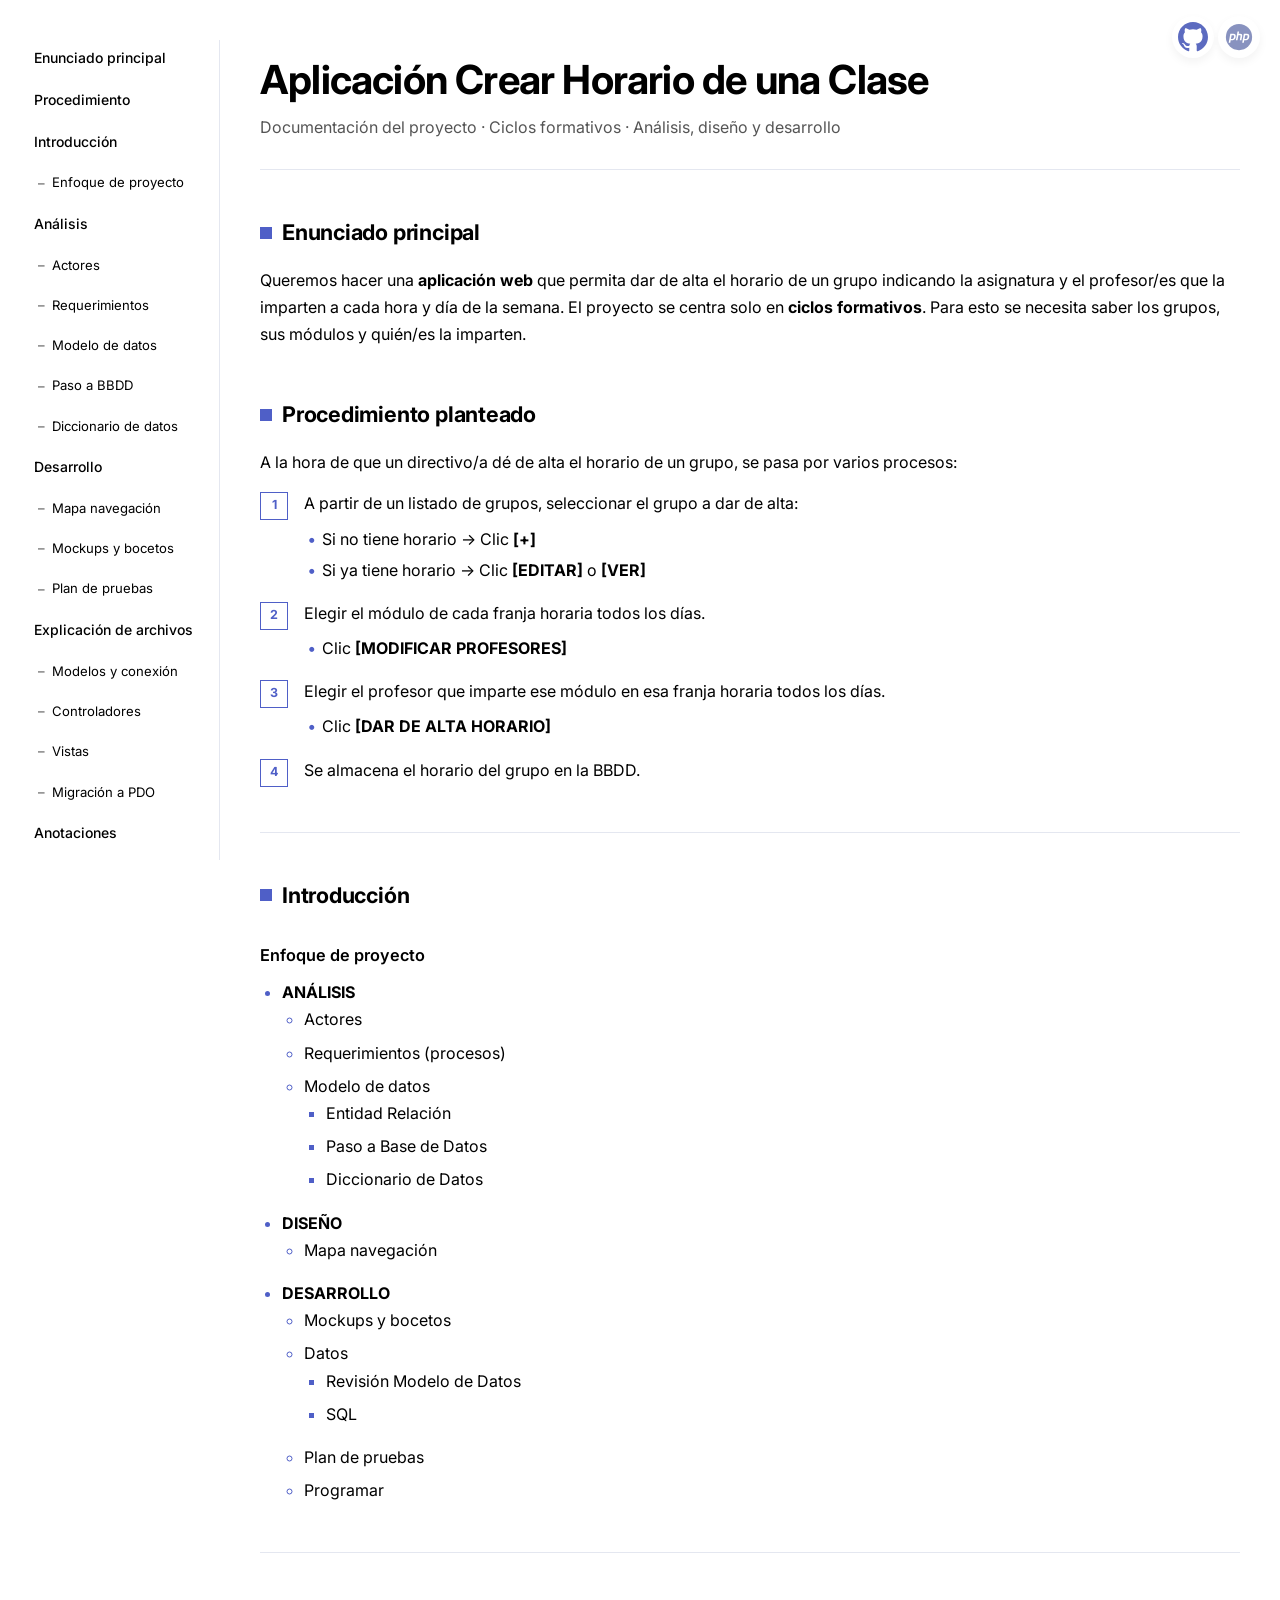
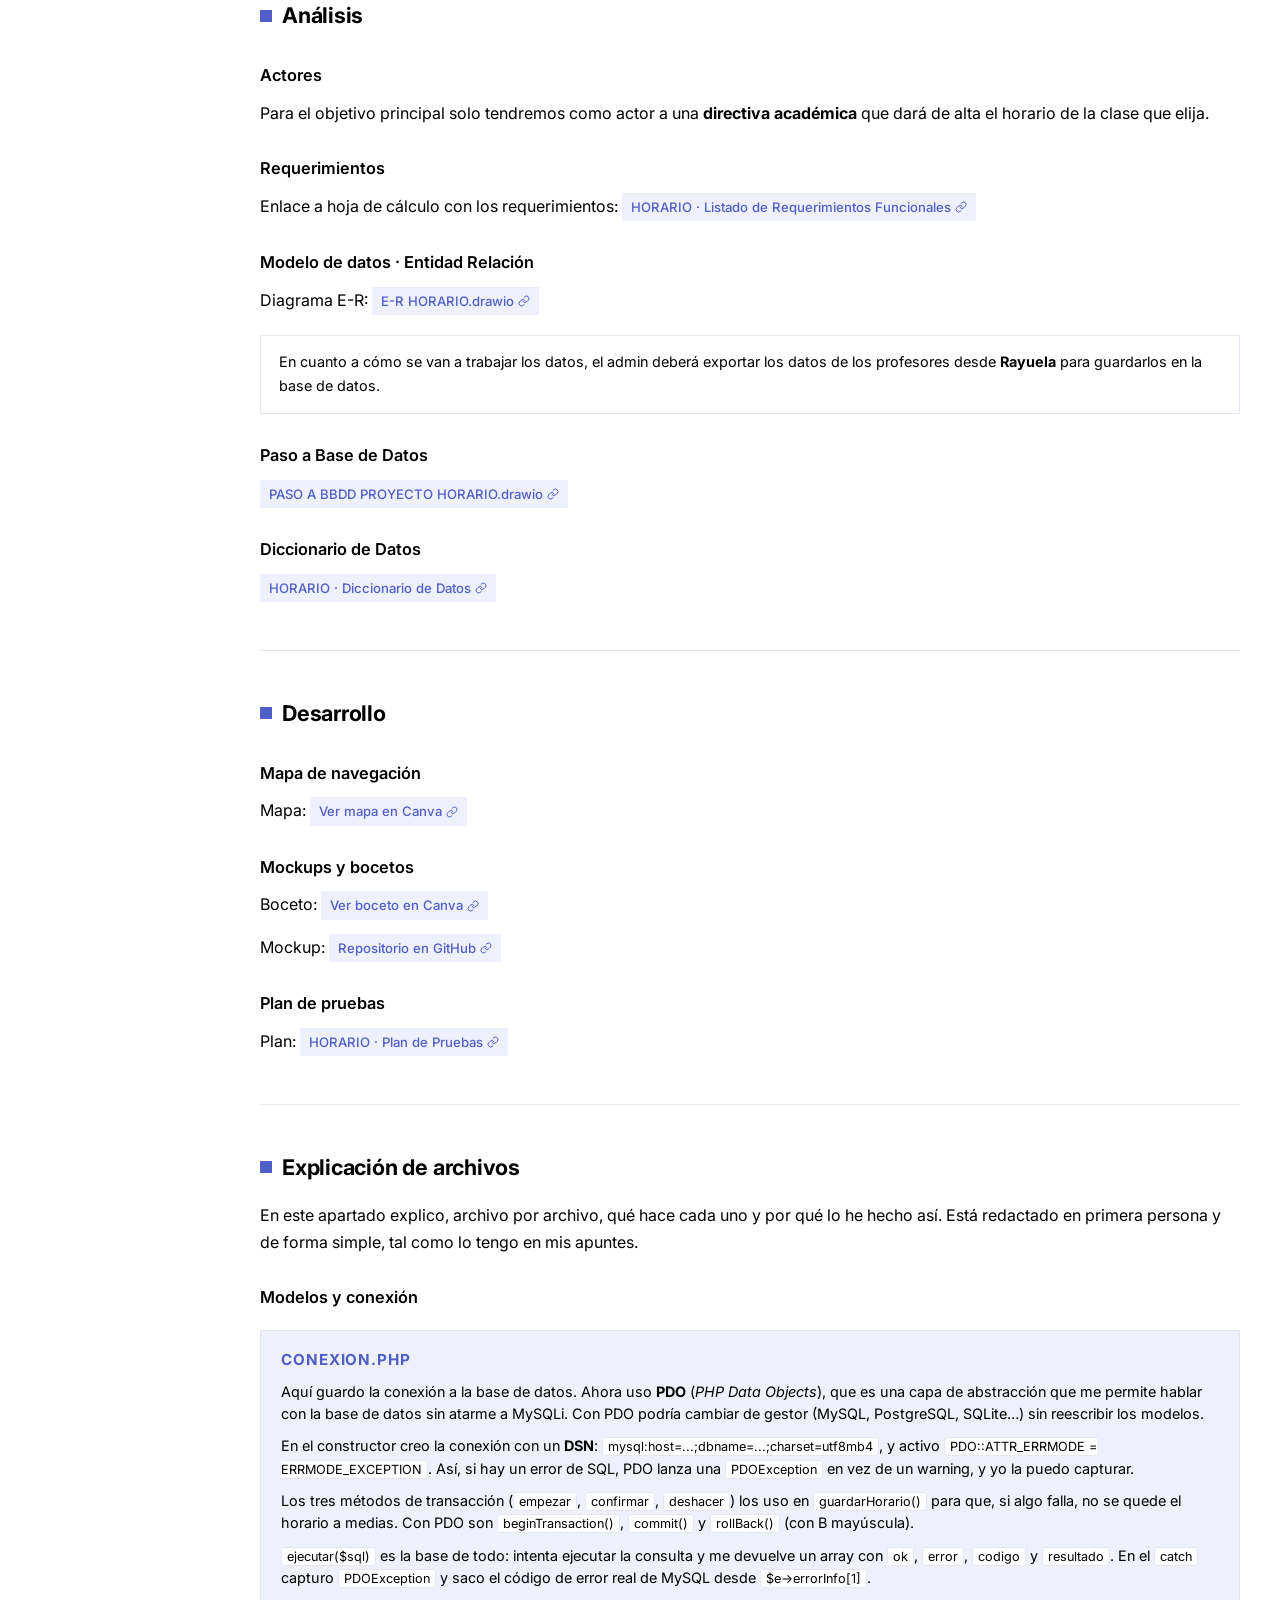
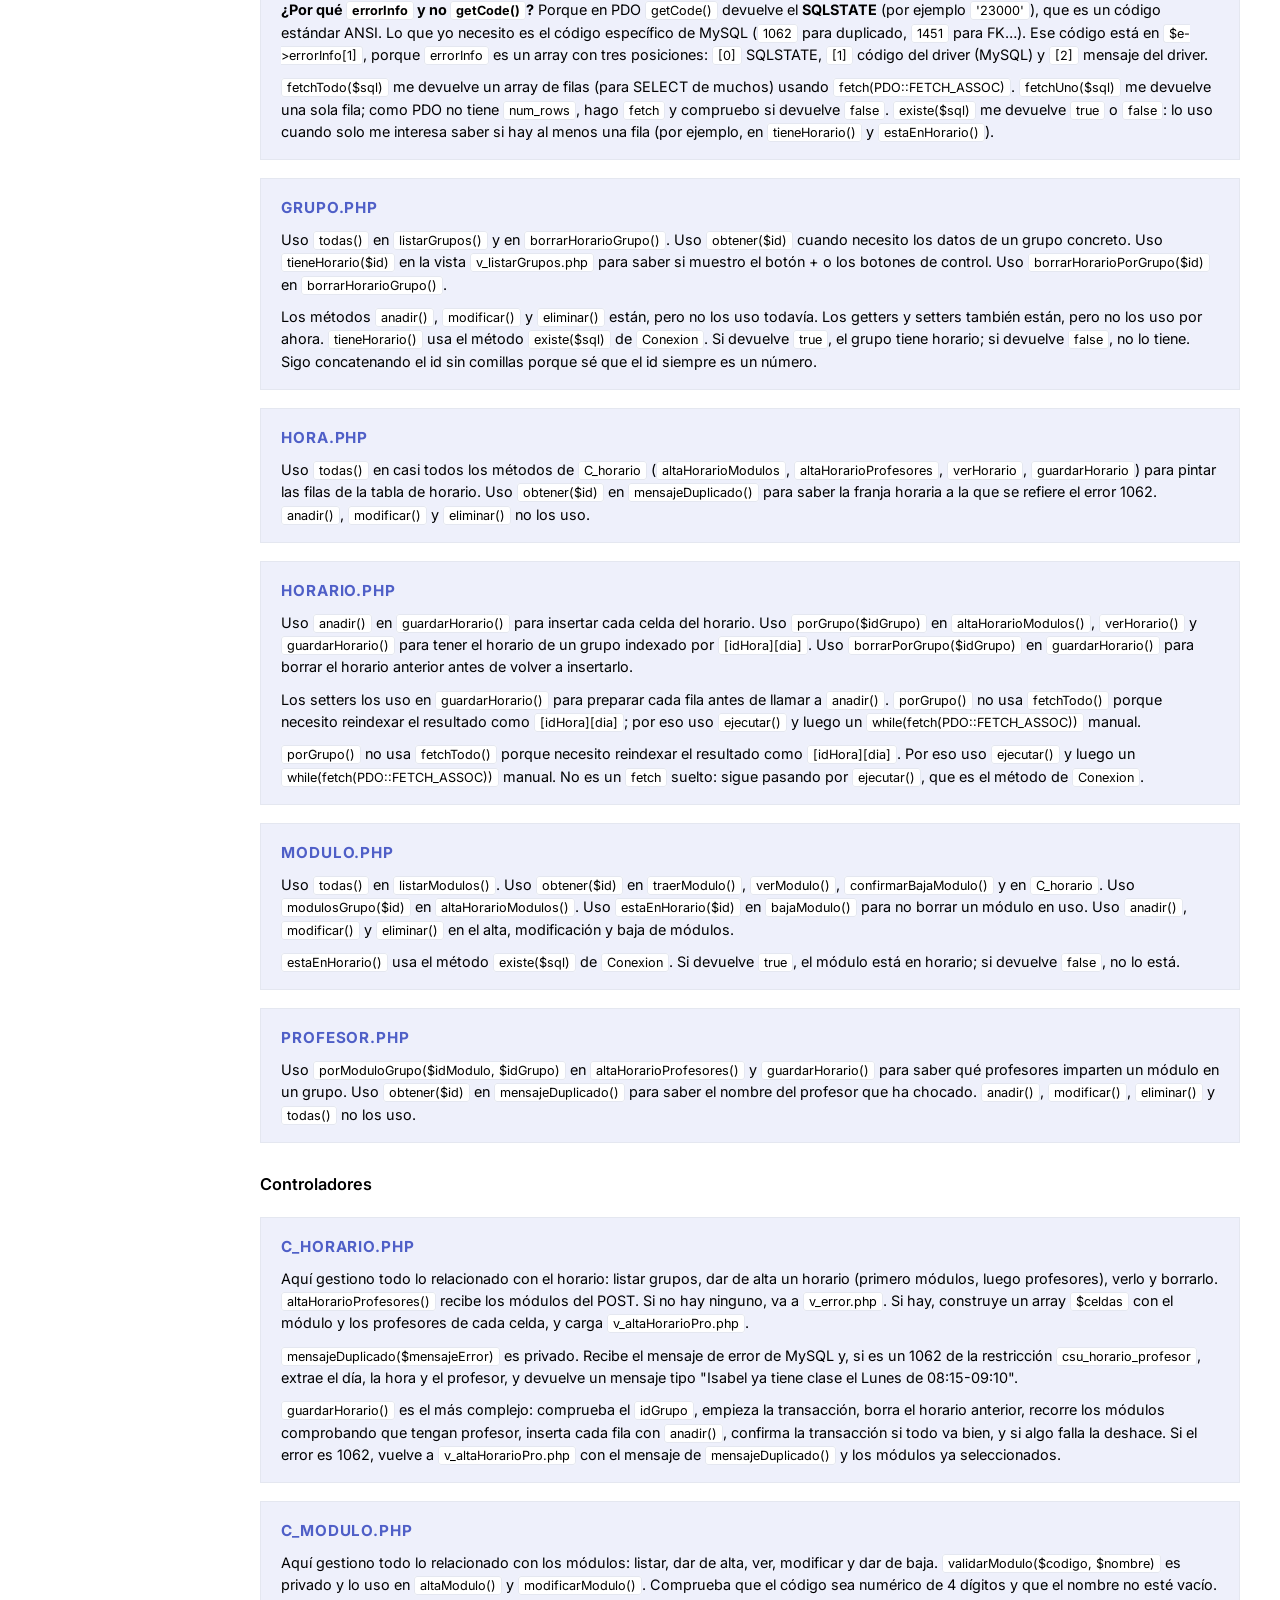
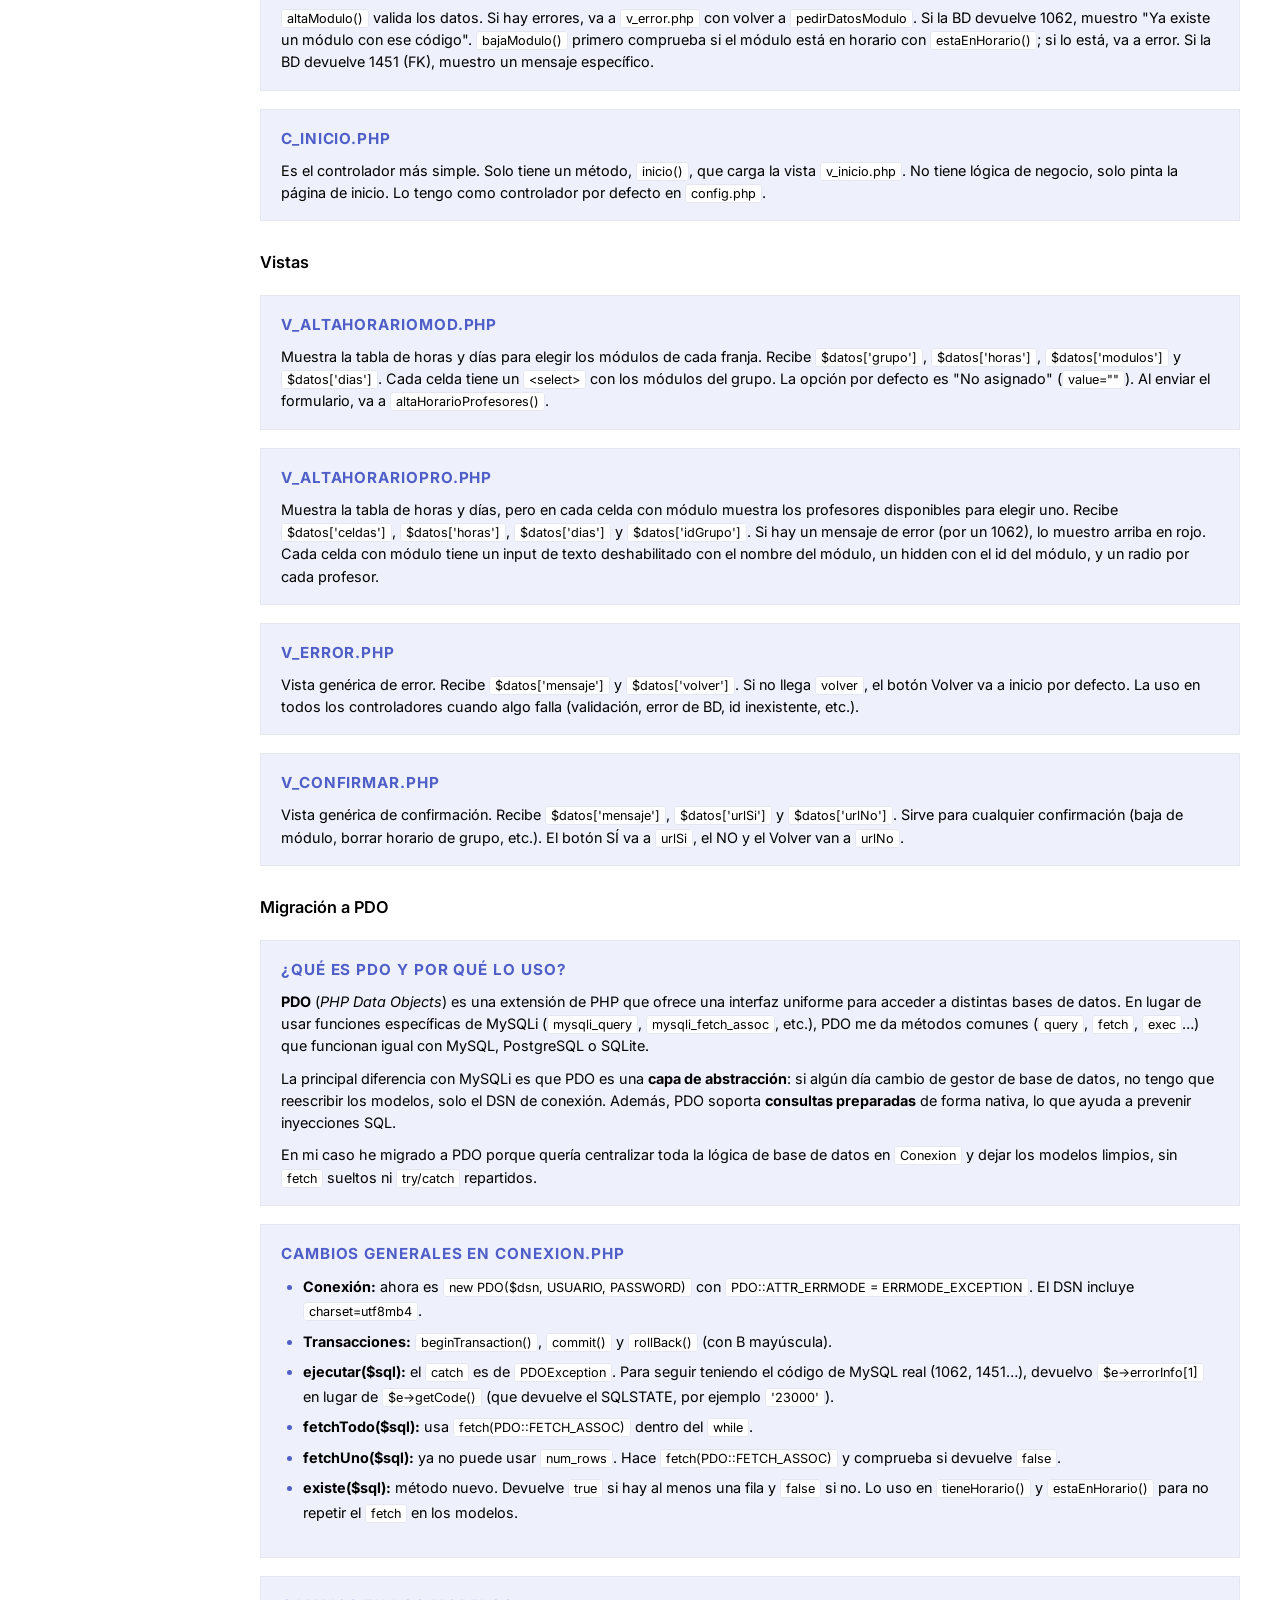
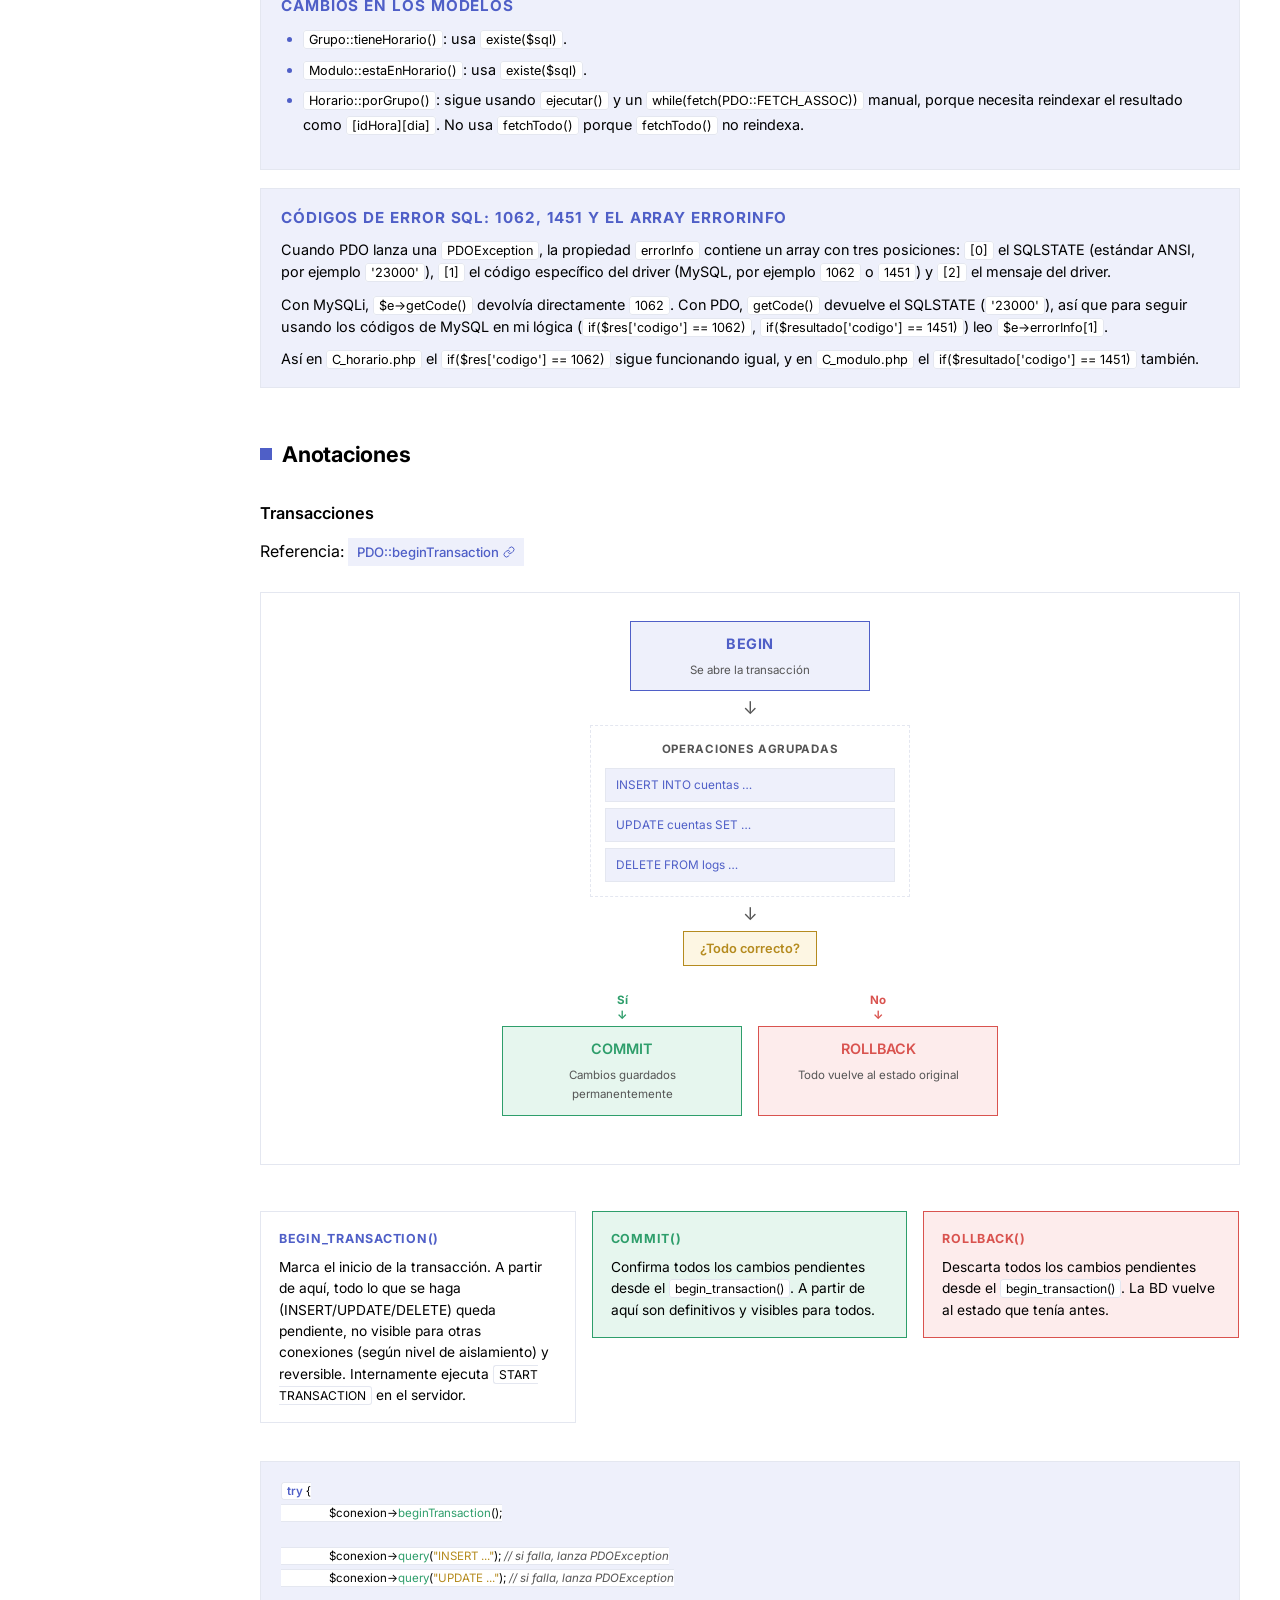
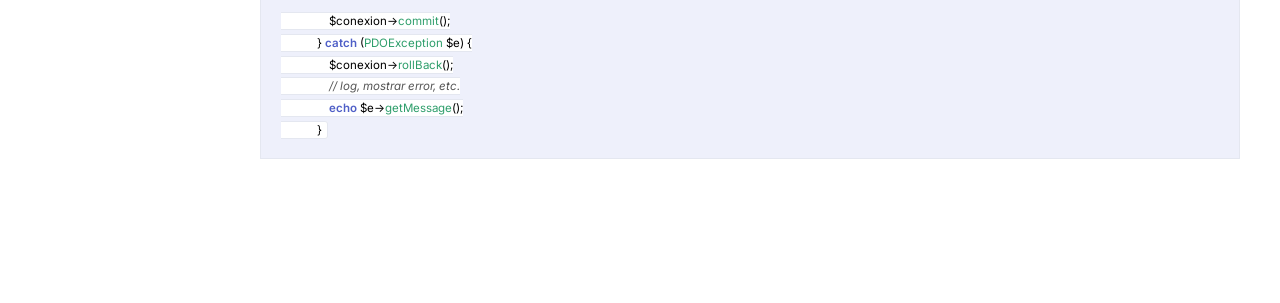
==== HORARIO_PDO/documents/web/index.html @ 71592f58 "SUBIDA ANTES DE EMPEZAR INICIO DE SESION" ====
<!DOCTYPE html>
<html lang="es">
    <head>
    <meta charset="UTF-8" />
    <meta name="viewport" content="width=device-width, initial-scale=1.0" />
    <title>Documentación · Aplicación Crear Horario</title>

    <!-- Google Fonts: Inter (única fuente) -->
    <link rel="preconnect" href="https://fonts.googleapis.com" />
    <link rel="preconnect" href="https://fonts.gstatic.com" crossorigin />
    <link href="https://fonts.googleapis.com/css2?family=Inter:wght@300;400;500;600;700&display=swap" rel="stylesheet"/>
    <link href="./style.css" rel="stylesheet"/>
    <link rel="icon" type="image/svg+xml" href="data:image/svg+xml,%3Csvg xmlns='http://www.w3.org/2000/svg' viewBox='0 0 32 32'%3E%3Crect x='5' y='2' width='22' height='28' fill='%234f5fc7'/%3E%3Crect x='5' y='2' width='6' height='28' fill='%233a47a3'/%3E%3Crect x='11' y='26' width='16' height='4' fill='%23dfe3fb'/%3E%3Crect x='14' y='8' width='10' height='2.5' fill='white'/%3E%3Crect x='14' y='13' width='7' height='2.5' fill='white'/%3E%3C/svg%3E" />
    </head>
    <body>
        <!-- ============ MENÚ FIXED SUPERIOR DERECHA ============ -->
        <section class="menu-fixed" aria-label="Enlaces externos">
            <a class="boton-redondo" href="https://worldvectorlogo.com/logo/github-icon-1" target="_blank" rel="noopener" aria-label="GitHub">
                <img src="./img/iconoGitHub.svg" alt="GitHub" width="42" height="42">
            </a>
            <a class="boton-redondo" href="https://www.php.net/manual/es/" target="_blank" rel="noopener" aria-label="PHP">
                <img src="./img/iconoPhp.svg" alt="PHP" width="42" height="42">
            </a>
        </section>

        <div>
        <!-- ============ MENÚ LATERAL ============ -->
        <nav aria-label="Índice de la documentación">
            <ul>
            <li><a href="#principal">Enunciado principal</a></li>
            <li><a href="#procedimiento">Procedimiento</a></li>
            <li><a href="#introduccion">Introducción</a></li>
            <li>
                <ul>
                <li><a href="#enfoque">Enfoque de proyecto</a></li>
                </ul>
            </li>
            <li><a href="#analisis">Análisis</a></li>
            <li>
                <ul>
                <li><a href="#actores">Actores</a></li>
                <li><a href="#requerimientos">Requerimientos</a></li>
                <li><a href="#modelo-datos">Modelo de datos</a></li>
                <li><a href="#paso-bbdd">Paso a BBDD</a></li>
                <li><a href="#diccionario">Diccionario de datos</a></li>
                </ul>
            </li>
            <li><a href="#desarrollo">Desarrollo</a></li>
            <li>
                <ul>
                <li><a href="#mapa">Mapa navegación</a></li>
                <li><a href="#mockups">Mockups y bocetos</a></li>
                <li><a href="#pruebas">Plan de pruebas</a></li>
                </ul>
            </li>
            <li><a href="#archivos">Explicación de archivos</a></li>
            <li>
                <ul>
                <li><a href="#archivos-modelos">Modelos y conexión</a></li>
                <li><a href="#archivos-controladores">Controladores</a></li>
                <li><a href="#archivos-vistas">Vistas</a></li>
                <li><a href="#archivos-pdo">Migración a PDO</a></li>
                </ul>
            </li>
            <li><a href="#anotaciones">Anotaciones</a></li>
            <li>
                <ul>
                <li><a href="#transacciones">Transacciones</a></li>
                </ul>
            </li>
            </ul>
        </nav>

        <!-- ============ CONTENIDO ============ -->
        <main>

            <header>
            <h1>Aplicación Crear Horario de una Clase</h1>
            <p>Documentación del proyecto · Ciclos formativos · Análisis, diseño y desarrollo</p>
            </header>

            <!-- ---------- PRINCIPAL ---------- -->
            <section id="principal">
            <h2>Enunciado principal</h2>
            <p>
                Queremos hacer una <strong>aplicación web</strong> que permita dar de alta el horario de un grupo
                indicando la asignatura y el profesor/es que la imparten a cada hora y día de la semana.
                El proyecto se centra solo en <strong>ciclos formativos</strong>. Para esto se necesita saber
                los grupos, sus módulos y quién/es la imparten.
            </p>
            </section>

            <!-- ---------- PROCEDIMIENTO ---------- -->
            <section id="procedimiento">
            <h2>Procedimiento planteado</h2>
            <p>
                A la hora de que un directivo/a dé de alta el horario de un grupo, se pasa por varios procesos:
            </p>
            <ol>
                <li>
                A partir de un listado de grupos, seleccionar el grupo a dar de alta:
                <ul>
                    <li>Si no tiene horario → Clic <strong>[+]</strong></li>
                    <li>Si ya tiene horario → Clic <strong>[EDITAR]</strong> o <strong>[VER]</strong></li>
                </ul>
                </li>
                <li>
                Elegir el módulo de cada franja horaria todos los días.
                <ul>
                    <li>Clic <strong>[MODIFICAR PROFESORES]</strong></li>
                </ul>
                </li>
                <li>
                Elegir el profesor que imparte ese módulo en esa franja horaria todos los días.
                <ul>
                    <li>Clic <strong>[DAR DE ALTA HORARIO]</strong></li>
                </ul>
                </li>
                <li>Se almacena el horario del grupo en la BBDD.</li>
            </ol>
            </section>

            <hr />

            <!-- ---------- INTRODUCCIÓN ---------- -->
            <section id="introduccion">
            <h2>Introducción</h2>

            <h3 id="enfoque">Enfoque de proyecto</h3>
            <ul>
                <li>
                <strong>ANÁLISIS</strong>
                <ul>
                    <li>Actores</li>
                    <li>Requerimientos (procesos)</li>
                    <li>
                    Modelo de datos
                    <ul>
                        <li>Entidad Relación</li>
                        <li>Paso a Base de Datos</li>
                        <li>Diccionario de Datos</li>
                    </ul>
                    </li>
                </ul>
                </li>
                <li>
                <strong>DISEÑO</strong>
                <ul>
                    <li>Mapa navegación</li>
                </ul>
                </li>
                <li>
                <strong>DESARROLLO</strong>
                <ul>
                    <li>Mockups y bocetos</li>
                    <li>
                    Datos
                    <ul>
                        <li>Revisión Modelo de Datos</li>
                        <li>SQL</li>
                    </ul>
                    </li>
                    <li>Plan de pruebas</li>
                    <li>Programar</li>
                </ul>
                </li>
            </ul>
            </section>

            <hr />

            <!-- ---------- ANÁLISIS ---------- -->
            <section id="analisis">
            <h2>Análisis</h2>

            <h3 id="actores">Actores</h3>
            <p>
                Para el objetivo principal solo tendremos como actor a una <strong>directiva académica</strong>
                que dará de alta el horario de la clase que elija.
            </p>

            <h3 id="requerimientos">Requerimientos</h3>
            <p>
                Enlace a hoja de cálculo con los requerimientos:
                <a class="enlace-icono" href="#" target="_blank" rel="noopener">HORARIO · Listado de Requerimientos Funcionales <svg width="12" height="12"><use href="#icon-link"/></svg></a>
            </p>

            <h3 id="modelo-datos">Modelo de datos · Entidad Relación</h3>
            <p>
                Diagrama E-R: <a class="enlace-icono" href="#" target="_blank" rel="noopener">E-R HORARIO.drawio <svg width="12" height="12"><use href="#icon-link"/></svg></a>
            </p>
            <div>
                En cuanto a cómo se van a trabajar los datos, el admin deberá exportar los datos de los
                profesores desde <strong>Rayuela</strong> para guardarlos en la base de datos.
            </div>

            <h3 id="paso-bbdd">Paso a Base de Datos</h3>
            <p>
                <a class="enlace-icono" href="#" target="_blank" rel="noopener">PASO A BBDD PROYECTO HORARIO.drawio <svg width="12" height="12"><use href="#icon-link"/></svg></a>
            </p>

            <h3 id="diccionario">Diccionario de Datos</h3>
            <p>
                <a class="enlace-icono" href="#" target="_blank" rel="noopener">HORARIO · Diccionario de Datos <svg width="12" height="12"><use href="#icon-link"/></svg></a>
            </p>
            </section>

            <hr />

            <!-- ---------- DESARROLLO ---------- -->
            <section id="desarrollo">
            <h2>Desarrollo</h2>

            <h3 id="mapa">Mapa de navegación</h3>
            <p>
                Mapa:
                <a class="enlace-icono" href="https://canva.link/co7f5u1f08tlhe8" target="_blank" rel="noopener">Ver mapa en Canva <svg width="12" height="12"><use href="#icon-link"/></svg></a>
            </p>

            <h3 id="mockups">Mockups y bocetos</h3>
            <p>
                Boceto:
                <a class="enlace-icono" href="https://canva.link/qsecop633bk2de5" target="_blank" rel="noopener">Ver boceto en Canva <svg width="12" height="12"><use href="#icon-link"/></svg></a>
            </p>
            <p>
                Mockup:
                <a class="enlace-icono" href="https://github.com/TeresaHS/PROYECTO_HORARIO" target="_blank" rel="noopener">Repositorio en GitHub <svg width="12" height="12"><use href="#icon-link"/></svg></a>
            </p>

            <h3 id="pruebas">Plan de pruebas</h3>
            <p>
                Plan:
                <a class="enlace-icono" href="#" target="_blank" rel="noopener">HORARIO · Plan de Pruebas <svg width="12" height="12"><use href="#icon-link"/></svg></a>
            </p>
            </section>

            <hr />

            <!-- ---------- EXPLICACIÓN DE ARCHIVOS ---------- -->
            <section id="archivos">
                <h2>Explicación de archivos</h2>
                <p>
                    En este apartado explico, archivo por archivo, qué hace cada uno y por qué lo he hecho así.
                    Está redactado en primera persona y de forma simple, tal como lo tengo en mis apuntes.
                </p>

                <h3 id="archivos-modelos">Modelos y conexión</h3>

                <div class="archivo">
                    <h4>Conexion.php</h4>
                    <p>
                        Aquí guardo la conexión a la base de datos. Ahora uso <strong>PDO</strong>
                        (<em>PHP Data Objects</em>), que es una capa de abstracción que me permite
                        hablar con la base de datos sin atarme a MySQLi. Con PDO podría cambiar
                        de gestor (MySQL, PostgreSQL, SQLite…) sin reescribir los modelos.
                    </p>
                    <p>
                        En el constructor creo la conexión con un <strong>DSN</strong>:
                        <code>mysql:host=...;dbname=...;charset=utf8mb4</code>, y activo
                        <code>PDO::ATTR_ERRMODE = ERRMODE_EXCEPTION</code>. Así, si hay un error
                        de SQL, PDO lanza una <code>PDOException</code> en vez de un warning, y
                        yo la puedo capturar.
                    </p>
                    <p>
                        Los tres métodos de transacción (<code>empezar</code>, <code>confirmar</code>,
                        <code>deshacer</code>) los uso en <code>guardarHorario()</code> para que, si
                        algo falla, no se quede el horario a medias. Con PDO son
                        <code>beginTransaction()</code>, <code>commit()</code> y <code>rollBack()</code>
                        (con B mayúscula).
                    </p>
                    <p>
                        <code>ejecutar($sql)</code> es la base de todo: intenta ejecutar la consulta y
                        me devuelve un array con <code>ok</code>, <code>error</code>, <code>codigo</code>
                        y <code>resultado</code>. En el <code>catch</code> capturo
                        <code>PDOException</code> y saco el código de error real de MySQL desde
                        <code>$e-&gt;errorInfo[1]</code>.
                    </p>
                    <p>
                        <strong>¿Por qué <code>errorInfo</code> y no <code>getCode()</code>?</strong>
                        Porque en PDO <code>getCode()</code> devuelve el <strong>SQLSTATE</strong>
                        (por ejemplo <code>'23000'</code>), que es un código estándar ANSI. Lo que yo
                        necesito es el código específico de MySQL (<code>1062</code> para duplicado,
                        <code>1451</code> para FK…). Ese código está en <code>$e-&gt;errorInfo[1]</code>,
                        porque <code>errorInfo</code> es un array con tres posiciones:
                        <code>[0]</code> SQLSTATE, <code>[1]</code> código del driver (MySQL) y
                        <code>[2]</code> mensaje del driver.
                    </p>
                    <p>
                        <code>fetchTodo($sql)</code> me devuelve un array de filas (para SELECT de muchos)
                        usando <code>fetch(PDO::FETCH_ASSOC)</code>. <code>fetchUno($sql)</code> me
                        devuelve una sola fila; como PDO no tiene <code>num_rows</code>, hago
                        <code>fetch</code> y compruebo si devuelve <code>false</code>.
                        <code>existe($sql)</code> me devuelve <code>true</code> o <code>false</code>:
                        lo uso cuando solo me interesa saber si hay al menos una fila
                        (por ejemplo, en <code>tieneHorario()</code> y <code>estaEnHorario()</code>).
                    </p>
                </div>

                <div class="archivo">
                    <h4>Grupo.php</h4>
                    <p>
                        Uso <code>todas()</code> en <code>listarGrupos()</code> y en <code>borrarHorarioGrupo()</code>.
                        Uso <code>obtener($id)</code> cuando necesito los datos de un grupo concreto.
                        Uso <code>tieneHorario($id)</code> en la vista <code>v_listarGrupos.php</code> para saber
                        si muestro el botón + o los botones de control. Uso <code>borrarHorarioPorGrupo($id)</code>
                        en <code>borrarHorarioGrupo()</code>.
                    </p>
                    <p>
                        Los métodos <code>anadir()</code>, <code>modificar()</code> y <code>eliminar()</code> están,
                        pero no los uso todavía. Los getters y setters también están, pero no los uso por ahora.
                        <code>tieneHorario()</code> usa el método <code>existe($sql)</code> de
                        <code>Conexion</code>. Si devuelve <code>true</code>, el grupo tiene horario;
                        si devuelve <code>false</code>, no lo tiene. Sigo concatenando el id sin
                        comillas porque sé que el id siempre es un número.
                    </p>
                </div>

                <div class="archivo">
                    <h4>Hora.php</h4>
                    <p>
                        Uso <code>todas()</code> en casi todos los métodos de <code>C_horario</code>
                        (<code>altaHorarioModulos</code>, <code>altaHorarioProfesores</code>, <code>verHorario</code>,
                        <code>guardarHorario</code>) para pintar las filas de la tabla de horario.
                        Uso <code>obtener($id)</code> en <code>mensajeDuplicado()</code> para saber la franja horaria
                        a la que se refiere el error 1062. <code>anadir()</code>, <code>modificar()</code> y
                        <code>eliminar()</code> no los uso.
                    </p>
                </div>

                <div class="archivo">
                    <h4>Horario.php</h4>
                    <p>
                        Uso <code>anadir()</code> en <code>guardarHorario()</code> para insertar cada celda del horario.
                        Uso <code>porGrupo($idGrupo)</code> en <code>altaHorarioModulos()</code>, <code>verHorario()</code>
                        y <code>guardarHorario()</code> para tener el horario de un grupo indexado por
                        <code>[idHora][dia]</code>. Uso <code>borrarPorGrupo($idGrupo)</code> en
                        <code>guardarHorario()</code> para borrar el horario anterior antes de volver a insertarlo.
                    </p>
                    <p>
                        Los setters los uso en <code>guardarHorario()</code> para preparar cada fila antes de llamar
                        a <code>anadir()</code>. <code>porGrupo()</code> no usa <code>fetchTodo()</code> porque
                        necesito reindexar el resultado como <code>[idHora][dia]</code>; por eso uso
                        <code>ejecutar()</code> y luego un <code>while(fetch(PDO::FETCH_ASSOC))</code> manual.
                    </p>
                    <p>
                        <code>porGrupo()</code> no usa <code>fetchTodo()</code> porque necesito
                        reindexar el resultado como <code>[idHora][dia]</code>. Por eso uso
                        <code>ejecutar()</code> y luego un <code>while(fetch(PDO::FETCH_ASSOC))</code>
                        manual. No es un <code>fetch</code> suelto: sigue pasando por
                        <code>ejecutar()</code>, que es el método de <code>Conexion</code>.
                    </p>
                </div>

                <div class="archivo">
                    <h4>Modulo.php</h4>
                    <p>
                        Uso <code>todas()</code> en <code>listarModulos()</code>. Uso <code>obtener($id)</code> en
                        <code>traerModulo()</code>, <code>verModulo()</code>, <code>confirmarBajaModulo()</code> y en
                        <code>C_horario</code>. Uso <code>modulosGrupo($id)</code> en <code>altaHorarioModulos()</code>.
                        Uso <code>estaEnHorario($id)</code> en <code>bajaModulo()</code> para no borrar un módulo en uso.
                        Uso <code>anadir()</code>, <code>modificar()</code> y <code>eliminar()</code> en el alta,
                        modificación y baja de módulos.
                    </p>
                    <p>
                        <code>estaEnHorario()</code> usa el método <code>existe($sql)</code> de
                        <code>Conexion</code>. Si devuelve <code>true</code>, el módulo está en horario;
                        si devuelve <code>false</code>, no lo está.
                    </p>
                </div>

                <div class="archivo">
                    <h4>Profesor.php</h4>
                    <p>
                        Uso <code>porModuloGrupo($idModulo, $idGrupo)</code> en <code>altaHorarioProfesores()</code>
                        y <code>guardarHorario()</code> para saber qué profesores imparten un módulo en un grupo.
                        Uso <code>obtener($id)</code> en <code>mensajeDuplicado()</code> para saber el nombre del
                        profesor que ha chocado. <code>anadir()</code>, <code>modificar()</code>,
                        <code>eliminar()</code> y <code>todas()</code> no los uso.
                    </p>
                </div>

                <h3 id="archivos-controladores">Controladores</h3>

                <div class="archivo">
                    <h4>C_horario.php</h4>
                    <p>
                        Aquí gestiono todo lo relacionado con el horario: listar grupos, dar de alta un horario
                        (primero módulos, luego profesores), verlo y borrarlo.
                        <code>altaHorarioProfesores()</code> recibe los módulos del POST. Si no hay ninguno, va a
                        <code>v_error.php</code>. Si hay, construye un array <code>$celdas</code> con el módulo y los
                        profesores de cada celda, y carga <code>v_altaHorarioPro.php</code>.
                    </p>
                    <p>
                        <code>mensajeDuplicado($mensajeError)</code> es privado. Recibe el mensaje de error de MySQL
                        y, si es un 1062 de la restricción <code>csu_horario_profesor</code>, extrae el día, la hora
                        y el profesor, y devuelve un mensaje tipo "Isabel ya tiene clase el Lunes de 08:15-09:10".
                    </p>
                    <p>
                        <code>guardarHorario()</code> es el más complejo: comprueba el <code>idGrupo</code>, empieza
                        la transacción, borra el horario anterior, recorre los módulos comprobando que tengan profesor,
                        inserta cada fila con <code>anadir()</code>, confirma la transacción si todo va bien, y si algo
                        falla la deshace. Si el error es 1062, vuelve a <code>v_altaHorarioPro.php</code> con el mensaje
                        de <code>mensajeDuplicado()</code> y los módulos ya seleccionados.
                    </p>
                </div>

                <div class="archivo">
                    <h4>C_modulo.php</h4>
                    <p>
                        Aquí gestiono todo lo relacionado con los módulos: listar, dar de alta, ver, modificar y dar
                        de baja. <code>validarModulo($codigo, $nombre)</code> es privado y lo uso en
                        <code>altaModulo()</code> y <code>modificarModulo()</code>. Comprueba que el código sea
                        numérico de 4 dígitos y que el nombre no esté vacío.
                    </p>
                    <p>
                        <code>altaModulo()</code> valida los datos. Si hay errores, va a <code>v_error.php</code> con
                        volver a <code>pedirDatosModulo</code>. Si la BD devuelve 1062, muestro "Ya existe un módulo
                        con ese código". <code>bajaModulo()</code> primero comprueba si el módulo está en horario con
                        <code>estaEnHorario()</code>; si lo está, va a error. Si la BD devuelve 1451 (FK), muestro un
                        mensaje específico.
                    </p>
                </div>

                <div class="archivo">
                    <h4>C_inicio.php</h4>
                    <p>
                        Es el controlador más simple. Solo tiene un método, <code>inicio()</code>, que carga la vista
                        <code>v_inicio.php</code>. No tiene lógica de negocio, solo pinta la página de inicio.
                        Lo tengo como controlador por defecto en <code>config.php</code>.
                    </p>
                </div>

                <h3 id="archivos-vistas">Vistas</h3>

                <div class="archivo">
                    <h4>v_altaHorarioMod.php</h4>
                    <p>
                        Muestra la tabla de horas y días para elegir los módulos de cada franja. Recibe
                        <code>$datos['grupo']</code>, <code>$datos['horas']</code>, <code>$datos['modulos']</code> y
                        <code>$datos['dias']</code>. Cada celda tiene un <code>&lt;select&gt;</code> con los módulos
                        del grupo. La opción por defecto es "No asignado" (<code>value=""</code>). Al enviar el
                        formulario, va a <code>altaHorarioProfesores()</code>.
                    </p>
                </div>

                <div class="archivo">
                    <h4>v_altaHorarioPro.php</h4>
                    <p>
                        Muestra la tabla de horas y días, pero en cada celda con módulo muestra los profesores
                        disponibles para elegir uno. Recibe <code>$datos['celdas']</code>, <code>$datos['horas']</code>,
                        <code>$datos['dias']</code> y <code>$datos['idGrupo']</code>. Si hay un mensaje de error (por
                        un 1062), lo muestro arriba en rojo. Cada celda con módulo tiene un input de texto
                        deshabilitado con el nombre del módulo, un hidden con el id del módulo, y un radio por cada
                        profesor.
                    </p>
                </div>

                <div class="archivo">
                    <h4>v_error.php</h4>
                    <p>
                        Vista genérica de error. Recibe <code>$datos['mensaje']</code> y <code>$datos['volver']</code>.
                        Si no llega <code>volver</code>, el botón Volver va a inicio por defecto. La uso en todos los
                        controladores cuando algo falla (validación, error de BD, id inexistente, etc.).
                    </p>
                </div>

                <div class="archivo">
                    <h4>v_confirmar.php</h4>
                    <p>
                        Vista genérica de confirmación. Recibe <code>$datos['mensaje']</code>,
                        <code>$datos['urlSi']</code> y <code>$datos['urlNo']</code>. Sirve para cualquier confirmación
                        (baja de módulo, borrar horario de grupo, etc.). El botón SÍ va a <code>urlSi</code>, el NO y
                        el Volver van a <code>urlNo</code>.
                    </p>
                </div>

                <h3 id="archivos-pdo">Migración a PDO</h3>

                <div class="archivo">
                    <h4>¿Qué es PDO y por qué lo uso?</h4>
                    <p>
                        <strong>PDO</strong> (<em>PHP Data Objects</em>) es una extensión de PHP que
                        ofrece una interfaz uniforme para acceder a distintas bases de datos.
                        En lugar de usar funciones específicas de MySQLi (<code>mysqli_query</code>,
                        <code>mysqli_fetch_assoc</code>, etc.), PDO me da métodos comunes
                        (<code>query</code>, <code>fetch</code>, <code>exec</code>…) que funcionan
                        igual con MySQL, PostgreSQL o SQLite.
                    </p>
                    <p>
                        La principal diferencia con MySQLi es que PDO es una <strong>capa de
                        abstracción</strong>: si algún día cambio de gestor de base de datos, no
                        tengo que reescribir los modelos, solo el DSN de conexión. Además, PDO
                        soporta <strong>consultas preparadas</strong> de forma nativa, lo que ayuda
                        a prevenir inyecciones SQL.
                    </p>
                    <p>
                        En mi caso he migrado a PDO porque quería centralizar toda la lógica de
                        base de datos en <code>Conexion</code> y dejar los modelos limpios, sin
                        <code>fetch</code> sueltos ni <code>try/catch</code> repartidos.
                    </p>
                </div>

                <div class="archivo">
                    <h4>Cambios generales en Conexion.php</h4>
                    <ul>
                        <li>
                            <strong>Conexión:</strong> ahora es
                            <code>new PDO($dsn, USUARIO, PASSWORD)</code> con
                            <code>PDO::ATTR_ERRMODE = ERRMODE_EXCEPTION</code>.
                            El DSN incluye <code>charset=utf8mb4</code>.
                        </li>
                        <li>
                            <strong>Transacciones:</strong> <code>beginTransaction()</code>,
                            <code>commit()</code> y <code>rollBack()</code> (con B mayúscula).
                        </li>
                        <li>
                            <strong>ejecutar($sql):</strong> el <code>catch</code> es de
                            <code>PDOException</code>. Para seguir teniendo el código de MySQL real
                            (1062, 1451…), devuelvo <code>$e-&gt;errorInfo[1]</code> en lugar de
                            <code>$e-&gt;getCode()</code> (que devuelve el SQLSTATE, por ejemplo
                            <code>'23000'</code>).
                        </li>
                        <li>
                            <strong>fetchTodo($sql):</strong> usa <code>fetch(PDO::FETCH_ASSOC)</code>
                            dentro del <code>while</code>.
                        </li>
                        <li>
                            <strong>fetchUno($sql):</strong> ya no puede usar <code>num_rows</code>.
                            Hace <code>fetch(PDO::FETCH_ASSOC)</code> y comprueba si devuelve
                            <code>false</code>.
                        </li>
                        <li>
                            <strong>existe($sql):</strong> método nuevo. Devuelve <code>true</code>
                            si hay al menos una fila y <code>false</code> si no. Lo uso en
                            <code>tieneHorario()</code> y <code>estaEnHorario()</code> para no
                            repetir el <code>fetch</code> en los modelos.
                        </li>
                    </ul>
                </div>

                <div class="archivo">
                    <h4>Cambios en los modelos</h4>
                    <ul>
                        <li><code>Grupo::tieneHorario()</code>: usa <code>existe($sql)</code>.</li>
                        <li><code>Modulo::estaEnHorario()</code>: usa <code>existe($sql)</code>.</li>
                        <li>
                            <code>Horario::porGrupo()</code>: sigue usando <code>ejecutar()</code>
                            y un <code>while(fetch(PDO::FETCH_ASSOC))</code> manual, porque necesita
                            reindexar el resultado como <code>[idHora][dia]</code>. No usa
                            <code>fetchTodo()</code> porque <code>fetchTodo()</code> no reindexa.
                        </li>
                    </ul>
                </div>

                <div class="archivo">
                    <h4>Códigos de error SQL: 1062, 1451 y el array errorInfo</h4>
                    <p>
                        Cuando PDO lanza una <code>PDOException</code>, la propiedad
                        <code>errorInfo</code> contiene un array con tres posiciones:
                        <code>[0]</code> el SQLSTATE (estándar ANSI, por ejemplo <code>'23000'</code>),
                        <code>[1]</code> el código específico del driver (MySQL, por ejemplo
                        <code>1062</code> o <code>1451</code>) y <code>[2]</code> el mensaje del driver.
                    </p>
                    <p>
                        Con MySQLi, <code>$e-&gt;getCode()</code> devolvía directamente
                        <code>1062</code>. Con PDO, <code>getCode()</code> devuelve el SQLSTATE
                        (<code>'23000'</code>), así que para seguir usando los códigos de MySQL
                        en mi lógica (<code>if($res['codigo'] == 1062)</code>,
                        <code>if($resultado['codigo'] == 1451)</code>) leo
                        <code>$e-&gt;errorInfo[1]</code>.
                    </p>
                    <p>
                        Así en <code>C_horario.php</code> el <code>if($res['codigo'] == 1062)</code>
                        sigue funcionando igual, y en <code>C_modulo.php</code> el
                        <code>if($resultado['codigo'] == 1451)</code> también.
                    </p>
                </div>
            </section>

            <!-- ---------- ANOTACIONES ---------- -->
            <section id="anotaciones">
            <h2>Anotaciones</h2>

            <h3 id="transacciones">Transacciones</h3>
            <p>
                Referencia:
                <a class="enlace-icono" href="https://www.php.net/manual/en/pdo.begintransaction.php" target="_blank" rel="noopener">PDO::beginTransaction <svg width="12" height="12"><use href="#icon-link"/></svg></a>
            </p>

            <!-- Diagrama de flujo -->
            <div role="img" aria-label="Diagrama de flujo de una transacción: BEGIN, operaciones agrupadas, ¿todo correcto?, COMMIT o ROLLBACK">
                <div>
                BEGIN<span>Se abre la transacción</span>
                </div>
                <div>↓</div>
                <div>
                <span>Operaciones agrupadas</span>
                <span>INSERT INTO cuentas …</span>
                <span>UPDATE cuentas SET …</span>
                <span>DELETE FROM logs …</span>
                </div>
                <div>↓</div>
                <span>¿Todo correcto?</span>
                <div>
                <div>
                    COMMIT
                    <span>Cambios guardados permanentemente</span>
                </div>
                <div>
                    ROLLBACK
                    <span>Todo vuelve al estado original</span>
                </div>
                </div>
            </div>

            <!-- Tarjetas explicativas -->
            <div>
                <div>
                <h4>begin_transaction()</h4>
                <p>
                    Marca el inicio de la transacción. A partir de aquí, todo lo que se haga
                    (INSERT/UPDATE/DELETE) queda pendiente, no visible para otras conexiones
                    (según nivel de aislamiento) y reversible. Internamente ejecuta
                    <code>START TRANSACTION</code> en el servidor.
                </p>
                </div>
                <div>
                <h4>commit()</h4>
                <p>
                    Confirma todos los cambios pendientes desde el <code>begin_transaction()</code>.
                    A partir de aquí son definitivos y visibles para todos.
                </p>
                </div>
                <div>
                <h4>rollback()</h4>
                <p>
                    Descarta todos los cambios pendientes desde el <code>begin_transaction()</code>.
                    La BD vuelve al estado que tenía antes.
                </p>
                </div>
            </div>

            <!-- Código PHP -->
            <pre><code><span class="kw">try</span> {
                $conexion-&gt;<span class="fn">beginTransaction</span>();

                $conexion-&gt;<span class="fn">query</span>(<span class="str">"INSERT ..."</span>); <span class="com">// si falla, lanza PDOException</span>
                $conexion-&gt;<span class="fn">query</span>(<span class="str">"UPDATE ..."</span>); <span class="com">// si falla, lanza PDOException</span>

                $conexion-&gt;<span class="fn">commit</span>();
            } <span class="kw">catch</span> (<span class="fn">PDOException</span> $e) {
                $conexion-&gt;<span class="fn">rollBack</span>();
                <span class="com">// log, mostrar error, etc.</span>
                <span class="kw">echo</span> $e-&gt;<span class="fn">getMessage</span>();
            }</code></pre>

            </section>

        </main>
        </div>
    </body>
    <svg xmlns="http://www.w3.org/2000/svg" style="display:none;">
        <symbol id="icon-link" viewBox="0 0 24 24" fill="none" stroke="currentColor" stroke-width="2" stroke-linecap="round" stroke-linejoin="round">
            <path d="M10 13a5 5 0 0 0 7.54.54l3-3a5 5 0 0 0-7.07-7.07l-1.72 1.71"/>
            <path d="M14 11a5 5 0 0 0-7.54-.54l-3 3a5 5 0 0 0 7.07 7.07l1.71-1.71"/>
        </symbol>
    </svg>
</html>
---- HORARIO_PDO/documents/web/style.css ----
:root {
    --bg: #ffffff;
    --text: #000000;
    --muted: #555555;
    --line: #e4e7f0;
    --accent: #4f5fc7;
    --accent-soft: #eef0fb;
    --green: #2e9e6b;
    --green-soft: #e6f6ee;
    --red: #d9534f;
    --red-soft: #fdecec;
    --amber: #b58b1f;
    --amber-soft: #fdf6e3;
}

* { box-sizing: border-box; }
html { scroll-behavior: smooth; }

body {
    margin: 0;
    font-family: "Inter", sans-serif;
    background: var(--bg);
    color: var(--text);
    font-size: 16px;
    line-height: 1.7;
    -webkit-font-smoothing: antialiased;
}

a { color: var(--accent); text-decoration: none; }
a:hover { text-decoration: underline; }

/* ---------- Layout ---------- */
body > div {
    width: 100%;
    margin: 0;
    padding: 0;
}

.menu-fixed {
    position: fixed;
    top: 16px;
    right: 20px;
    z-index: 1000;
}

.boton-redondo {
    width: 42px;
    height: 42px;
    border-radius: 50%;
    background-color: white;
    box-shadow: 0 4px 10px rgba(0, 0, 0, 0.05);
    padding: 5px;
}

.boton-redondo:hover {
    border: none;
}

.boton-redondo img {
    display: block;
    width: 100%;
    height: 100%;
}

/* ---------- MENÚ LATERAL: niveles por anidación ---------- */
nav {
    position: fixed;
    top: 40px;
    left: 0;
    width: 220px;
    max-height: calc(100vh - 80px);
    overflow-y: auto;
    padding: 0 12px 0 24px;
    border-right: 1px solid var(--line);
    scrollbar-width: none;
    -ms-overflow-style: none;
}
nav::-webkit-scrollbar { display: none; }

nav ul {
    list-style: none;
    margin: 0;
    padding: 0;
}

nav li { position: relative; }

nav a {
    display: block;
    padding: 6px 10px;
    font-size: 0.875rem;
    font-weight: 500;
    color: var(--text);
}
nav a:hover {
    color: var(--accent);
    text-decoration: none;
}

/* Subniveles: cualquier ul dentro de un li */
nav li ul a {
    padding-left: 28px;
    font-size: 0.82rem;
    font-weight: 400;
}
nav li ul a::before {
    content: "–";
    position: absolute;
    left: 14px;
    top: 50%;
    transform: translateY(-50%);
    color: var(--muted);
}

/* ---------- CONTENIDO ---------- */
main {
    margin-left: 260px;
    padding: 56px 40px 96px 0;
    width: calc(100% - 260px);
    max-width: none;
}

/* Cabecera del documento */
main > header {
    margin-bottom: 44px;
    padding-bottom: 28px;
    border-bottom: 1px solid var(--line);
}
main > header h1 {
    margin: 0 0 10px;
    font-size: clamp(1.8rem, 4vw, 2.5rem);
    font-weight: 700;
    letter-spacing: -0.02em;
    line-height: 1.2;
}
main > header p {
    margin: 0;
    color: var(--muted);
    font-size: 1rem;
}

/* Secciones */
section {
    scroll-margin-top: 32px;
    margin-bottom: 48px;
}

/* TÍTULOS PRINCIPALES con cuadrito azul */
h2 {
    margin: 0 0 16px;
    font-size: 1.35rem;
    font-weight: 700;
    letter-spacing: -0.01em;
    color: var(--text);
    position: relative;
    padding-left: 22px;
}
h2::before {
    content: "";
    position: absolute;
    left: 0;
    top: 50%;
    transform: translateY(-50%);
    width: 12px;
    height: 12px;
    background: var(--accent);
}

/* SUBTÍTULOS */
h3 {
    margin: 28px 0 10px;
    font-size: 1.02rem;
    font-weight: 600;
    color: var(--text);
}

/* TEXTOS */
p { margin: 0 0 14px; color: var(--text); }

/* LISTAS */
ul, ol {
    margin: 0 0 16px;
    padding-left: 22px;
    color: var(--text);
}
li { margin-bottom: 6px; }
li::marker { color: var(--accent); }

/* Lista de pasos numerados (ol dentro de section) */
section > ol {
    list-style: none;
    padding-left: 0;
    counter-reset: step;
}
section > ol > li {
    position: relative;
    padding-left: 44px;
    margin-bottom: 16px;
    counter-increment: step;
}
section > ol > li::before {
    content: counter(step);
    position: absolute;
    left: 0;
    top: 2px;
    width: 26px;
    height: 26px;
    display: block;
    text-align: center;
    line-height: 24px;
    border: 1px solid var(--accent);
    color: var(--accent);
    background: var(--bg);
    font-size: 0.78rem;
    font-weight: 700;
}
section > ol ul {
    list-style: none;
    padding-left: 0;
    margin-top: 8px;
}
section > ol ul li {
    position: relative;
    padding-left: 18px;
    margin-bottom: 4px;
}
section > ol ul li::before {
    content: "•";
    position: absolute;
    left: 4px;
    color: var(--accent);
    font-weight: 700;
}

/* Enlaces destacados */
section a {
    display: inline-block;
    padding: 2px 8px;
    background: var(--accent-soft);
    color: var(--accent);
    font-size: 0.82rem;
    font-weight: 500;
    border: 1px solid transparent;
}
section a:hover {
    border-color: var(--accent);
    text-decoration: none;
}

/* Callout: caja con borde completo */
section div {
    padding: 14px 18px;
    background: var(--bg);
    border: 1px solid var(--line);
    font-size: 0.9rem;
    color: var(--text);
    margin: 20px 0;
}

/* Separador */
hr {
    border: none;
    height: 1px;
    background: var(--line);
    margin: 44px 0;
    width: 100%;
}

/* ---------- DIAGRAMA DE FLUJO ---------- */
/* Contenedor: columna centrada. Hijos por posición:
    1 BEGIN · 2 flecha · 3 operaciones · 4 flecha · 5 pregunta · 6 ramas */
section > div:has(> div > span) {
    display: flex;
    flex-direction: column;
    align-items: center;
    gap: 8px;
    margin: 26px 0;
    padding: 28px 24px;
    background: var(--bg);
    border: 1px solid var(--line);
    text-align: center;
    font-size: 0.82rem;
}

/* Reset de los bloques hijos (anula el estilo genérico de callout) */
section > div:has(> div > span) > div {
    display: block;
    margin: 0;
    padding: 0;
    border: none;
    background: none;
}

/* 1 · BEGIN */
section > div:has(> div > span) > div:nth-child(1) {
    width: 100%;
    max-width: 240px;
    padding: 10px 22px;
    background: var(--accent-soft);
    border: 1px solid var(--accent);
    color: var(--accent);
    font-weight: 700;
    letter-spacing: 0.04em;
}
section > div:has(> div > span) > div:nth-child(1) > span {
    display: block;
    margin-top: 4px;
    font-size: 0.72rem;
    font-weight: 400;
    letter-spacing: 0;
    color: var(--muted);
}

/* 2 y 4 · Flechas */
section > div:has(> div > span) > div:nth-child(2),
section > div:has(> div > span) > div:nth-child(4) {
    font-size: 1.1rem;
    line-height: 1;
    color: var(--muted);
}

/* 3 · Operaciones agrupadas */
section > div:has(> div > span) > div:nth-child(3) {
    width: 100%;
    max-width: 320px;
    padding: 14px;
    border: 1px dashed var(--line);
    text-align: left;
}
section > div:has(> div > span) > div:nth-child(3) > span:nth-child(1) {
    display: block;
    margin-bottom: 8px;
    font-size: 0.72rem;
    font-weight: 700;
    letter-spacing: 0.06em;
    text-transform: uppercase;
    text-align: center;
    color: var(--muted);
}
section > div:has(> div > span) > div:nth-child(3) > span:nth-child(n+2) {
    display: block;
    margin-top: 6px;
    padding: 6px 10px;
    font-size: 0.74rem;
    background: var(--accent-soft);
    border: 1px solid var(--line);
    color: var(--accent);
}

/* 5 · Pregunta */
section > div:has(> div > span) > span {
    display: inline-block;
    padding: 6px 16px;
    background: var(--amber-soft);
    color: var(--amber);
    font-size: 0.8rem;
    font-weight: 600;
    border: 1px solid var(--amber);
}

/* 6 · Ramas COMMIT / ROLLBACK, lado a lado */
section > div:has(> div > span) > div:nth-child(6) {
    display: flex;
    justify-content: center;
    gap: 16px;
    width: 100%;
    margin-top: 32px;
}
section > div:has(> div > span) > div:nth-child(6) > div {
    position: relative;
    flex: 1 1 0;
    max-width: 240px;
    padding: 10px 22px;
    font-weight: 600;
}
section > div:has(> div > span) > div:nth-child(6) > div > span {
    display: block;
    margin-top: 4px;
    font-size: 0.72rem;
    font-weight: 400;
    color: var(--muted);
}

/* Etiquetas "Sí ↓" y "No ↓" sobre cada rama */
section > div:has(> div > span) > div:nth-child(6) > div::before {
    position: absolute;
    bottom: 100%;
    left: 0;
    right: 0;
    margin-bottom: 4px;
    white-space: pre;
    font-size: 0.72rem;
    font-weight: 700;
    line-height: 1.3;
    text-align: center;
}
section > div:has(> div > span) > div:nth-child(6) > div:nth-child(1) {
    background: var(--green-soft);
    border: 1px solid var(--green);
    color: var(--green);
}
section > div:has(> div > span) > div:nth-child(6) > div:nth-child(1)::before {
    content: "Sí\A ↓";
    color: var(--green);
}
section > div:has(> div > span) > div:nth-child(6) > div:nth-child(2) {
    background: var(--red-soft);
    border: 1px solid var(--red);
    color: var(--red);
}
section > div:has(> div > span) > div:nth-child(6) > div:nth-child(2)::before {
    content: "No\A ↓";
    color: var(--red);
}

/* ---------- TARJETAS ---------- */
/* Las tarjetas son los div que contienen un h4 */
section > div:has(h4) {
    margin: 22px 0;
    overflow: hidden;
    border: none;
    padding: 0;
    background: none;
}
section > div:has(h4) > div {
    float: left;
    width: calc(33.333% - 11px);
    margin-right: 16px;
    margin-bottom: 16px;
    background: var(--bg);
    border: 1px solid var(--line);
    padding: 16px 18px;
    display: block;
    text-align: left;
}
section > div:has(h4) > div:nth-child(3n) { margin-right: 0; }
section > div:has(h4)::after { content: ""; display: table; clear: both; }
section > div:has(h4) h4 {
    margin: 0 0 8px;
    font-size: 0.78rem;
    font-weight: 700;
    letter-spacing: 0.06em;
    text-transform: uppercase;
    color: var(--accent);
}
section > div:has(h4) p { margin: 0; font-size: 0.86rem; line-height: 1.55; }

section > div:has(h4) > div:nth-child(2) {
    border-color: var(--green);
    background: var(--green-soft);
}
section > div:has(h4) > div:nth-child(2) h4 { color: var(--green); }
section > div:has(h4) > div:nth-child(3) {
    border-color: var(--red);
    background: var(--red-soft);
}
section > div:has(h4) > div:nth-child(3) h4 { color: var(--red); }

/* ---------- CÓDIGO ---------- */
pre {
    margin: 18px 0;
    padding: 18px 20px;
    background: var(--accent-soft);
    border: 1px solid var(--line);
    color: var(--text);
    overflow-x: auto;
    font-size: 0.82rem;
    line-height: 1.65;
    font-family: "Inter", sans-serif;
}
pre .kw { color: var(--accent); font-weight: 600; }
pre .fn { color: var(--green); }
pre .str { color: var(--amber); }
pre .com { color: var(--muted); font-style: italic; }

/* ---------- RESPONSIVE ---------- */
@media (max-width: 860px) {
    nav {
    position: static;
    width: 100%;
    max-height: none;
    padding: 16px;
    border-right: none;
    border-bottom: 1px solid var(--line);
    }
    main {
    margin-left: 0;
    padding: 32px 20px 64px;
    width: 100%;
    }
    section > div:has(h4) > div {
    float: none;
    width: 100%;
    margin-right: 0;
    }
}

a:focus-visible, nav a:focus-visible {
    outline: 2px solid var(--accent);
    outline-offset: 2px;
}

/* ---------- CAJAS DE ARCHIVO ---------- */
.archivo {
    background: var(--accent-soft);
    border: 1px solid var(--line);
    padding: 16px 20px;
    margin: 18px 0;
}

.archivo h4 {
    margin: 0 0 8px;
    font-size: 0.95rem;
    font-weight: 700;
    color: var(--accent);
}

.archivo p {
    margin: 0 0 10px;
    font-size: 0.9rem;
}

.archivo p:last-child {
    margin-bottom: 0;
}

/* ---------- ENLACES CON ICONO A LA DERECHA ---------- */
a.enlace-icono {
    display: inline-flex;
    align-items: center;
    gap: 4px;
}

a.enlace-icono svg {
    flex-shrink: 0;
    vertical-align: middle;
    margin: 0;
}

code {
    background-color: #ffffff;
    padding: 1px 5px;
    border-radius: 3px;
    font-family: "Inter", monospace;
    font-size: 0.88em;
    border: 1px solid var(--line);
}
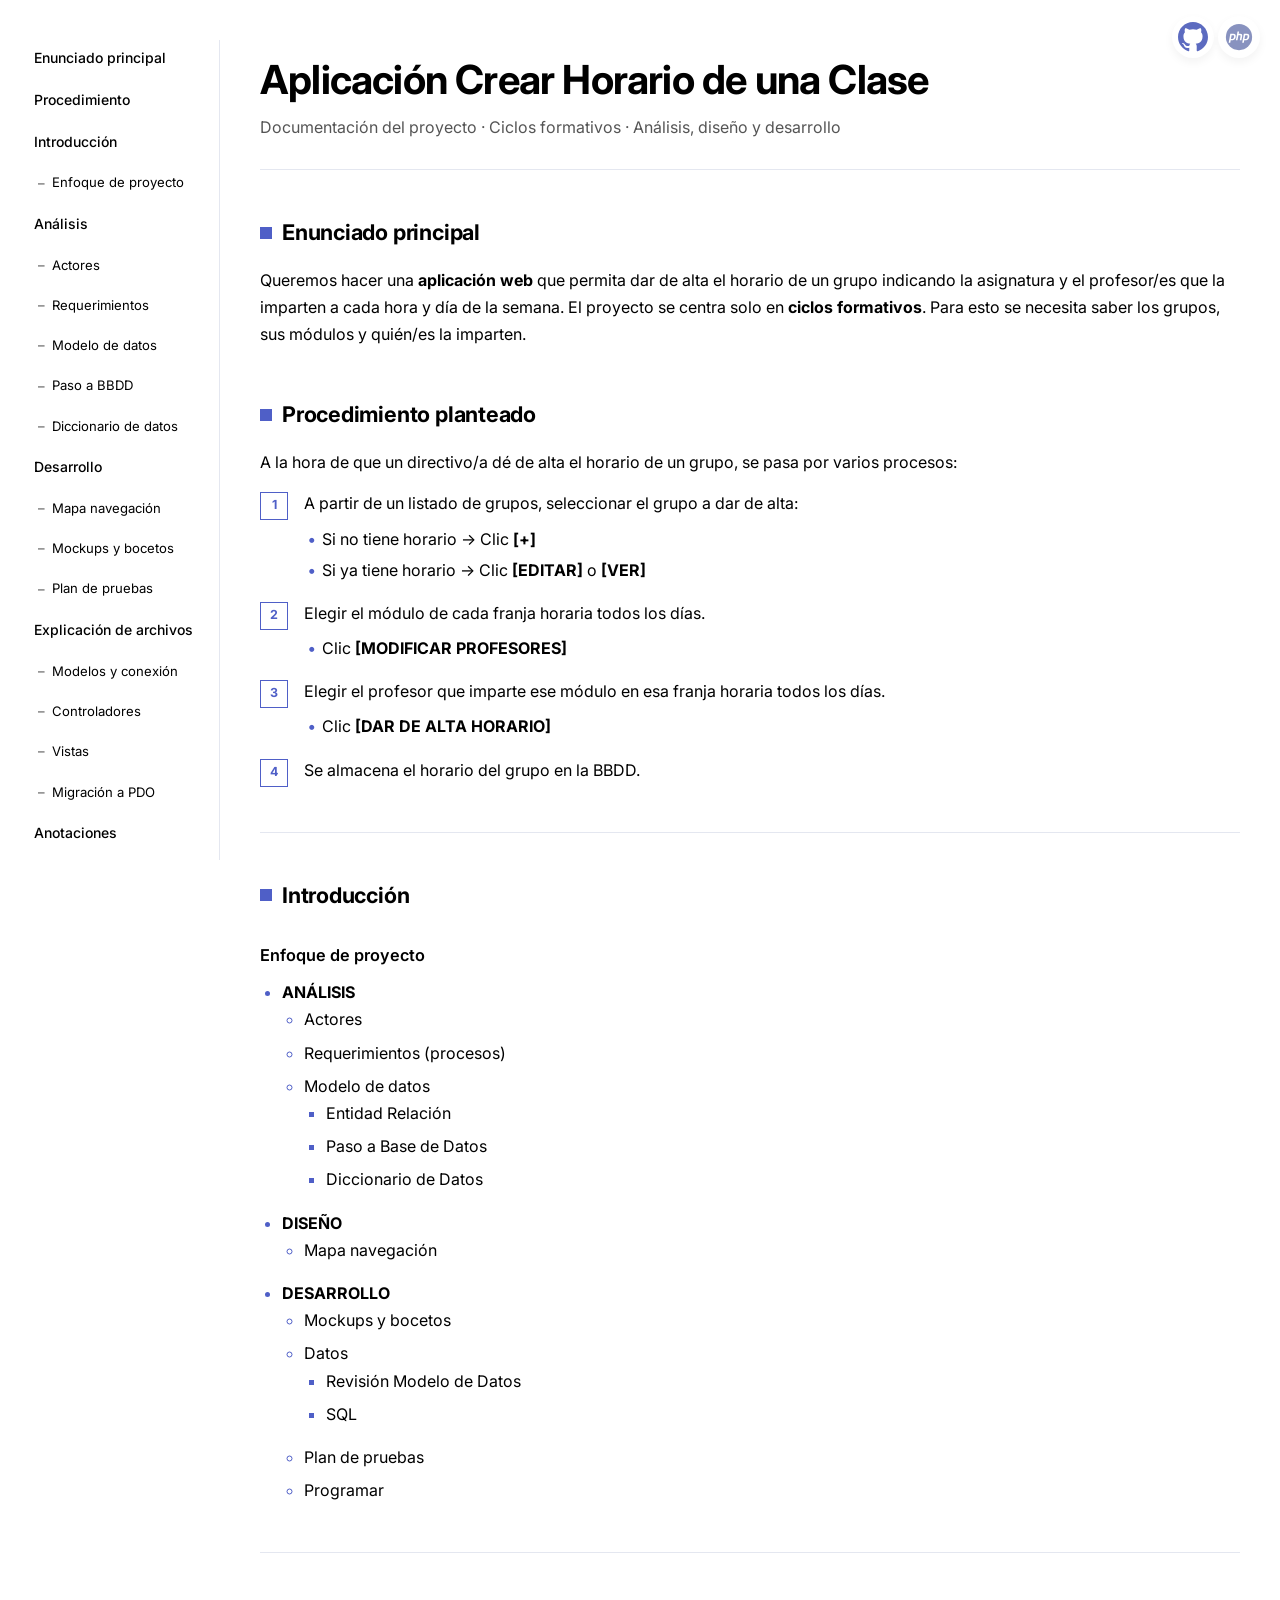
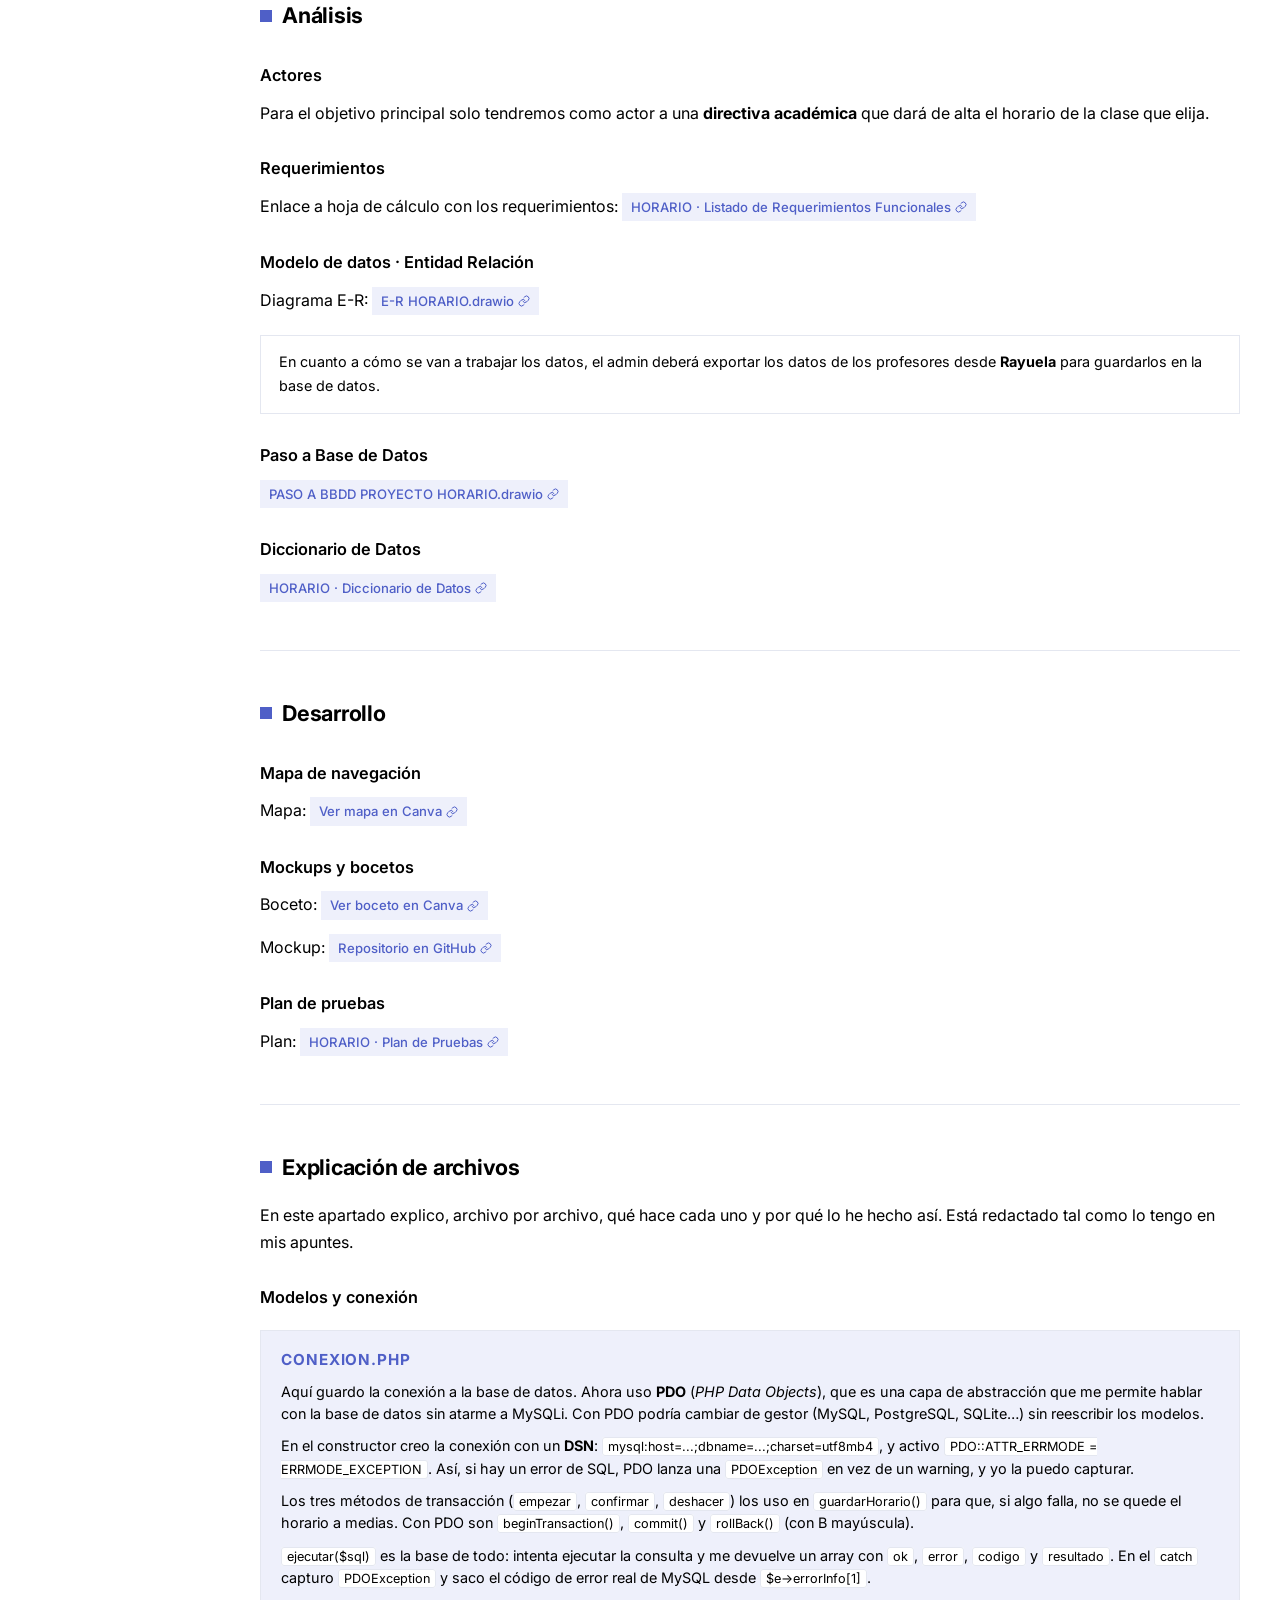
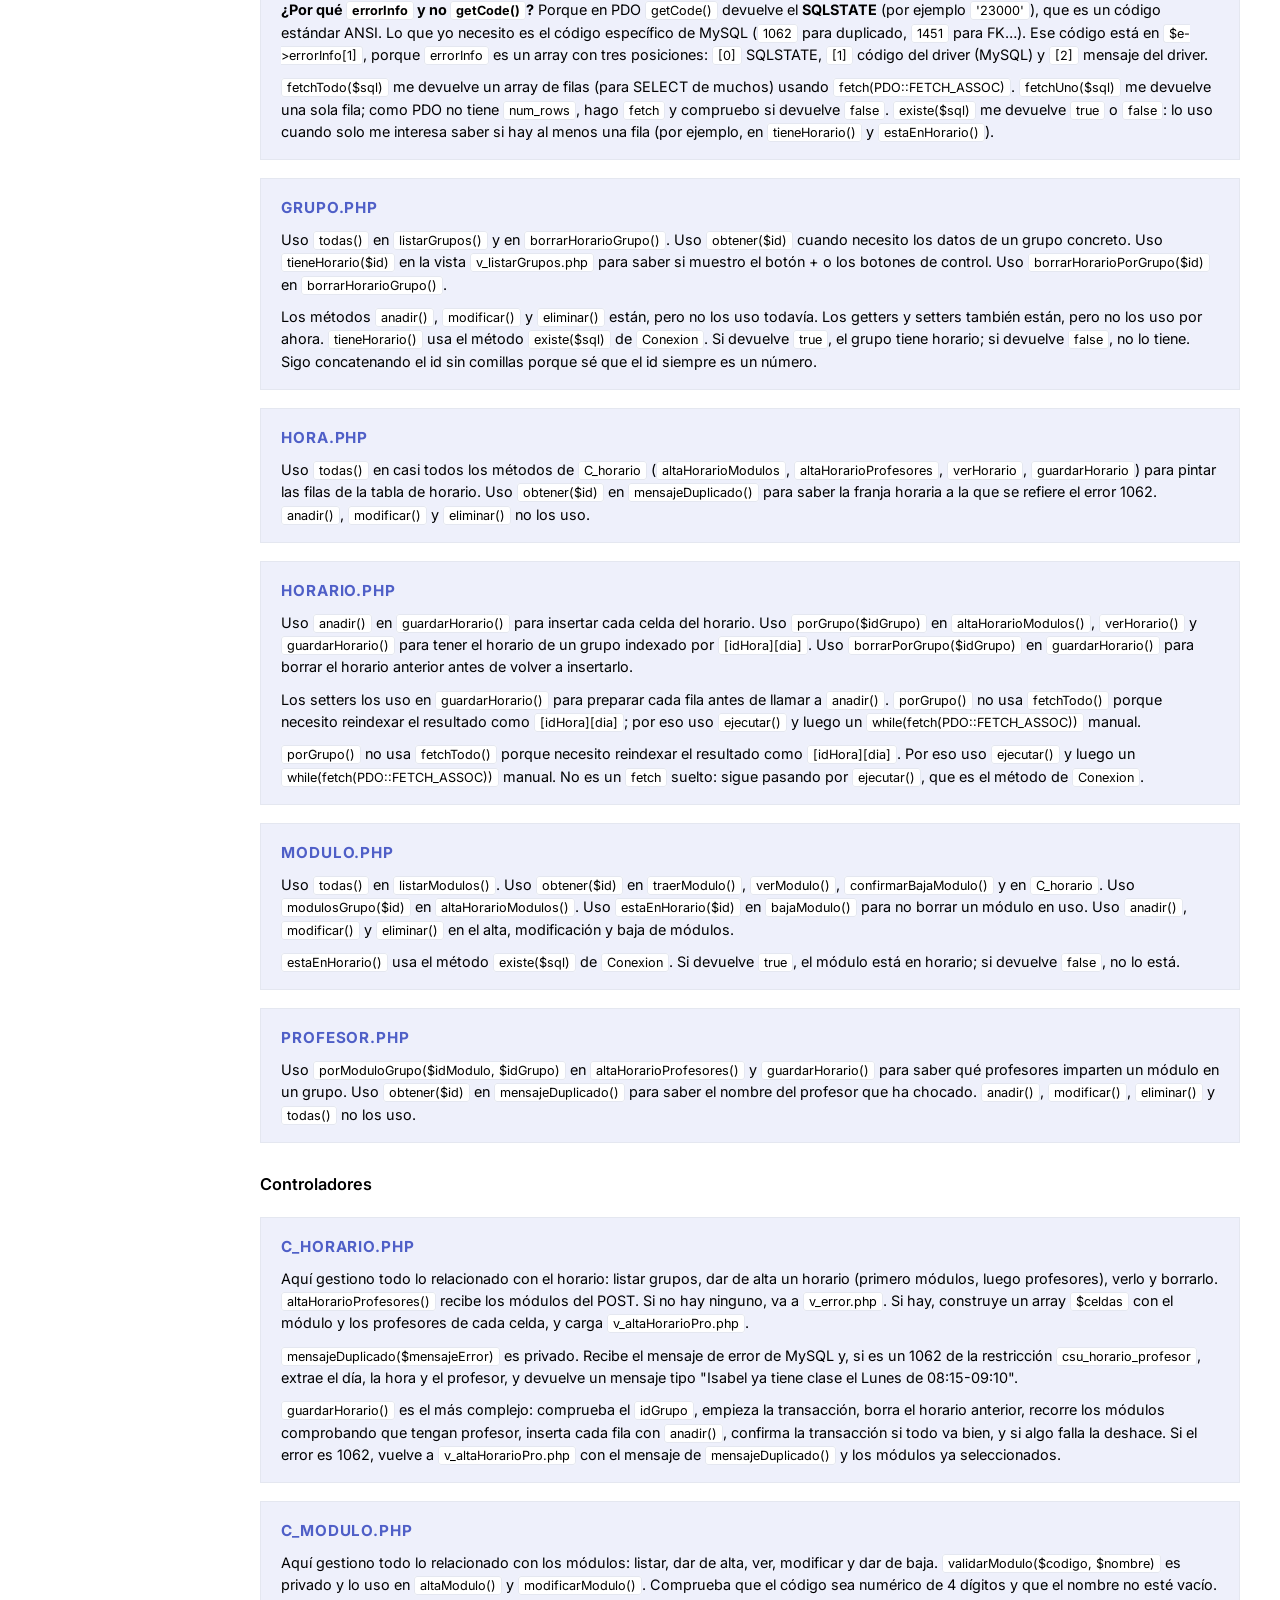
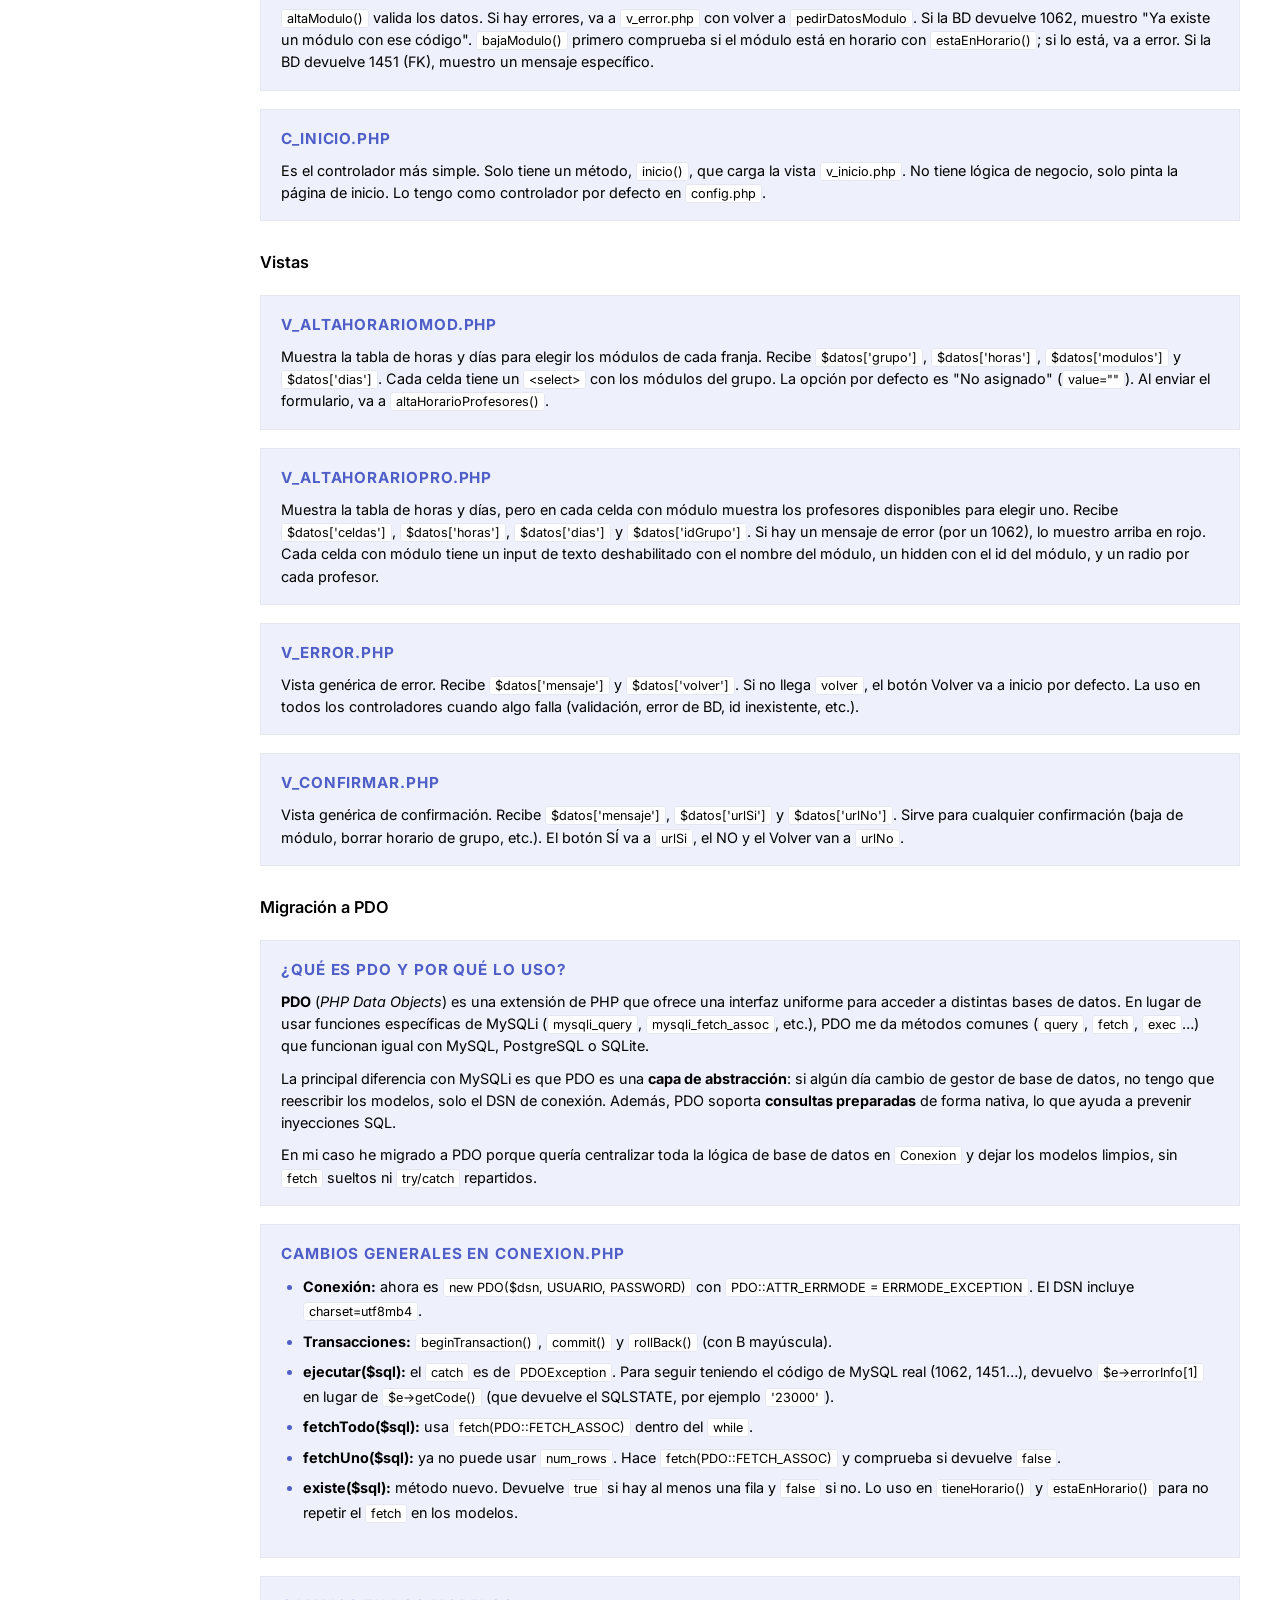
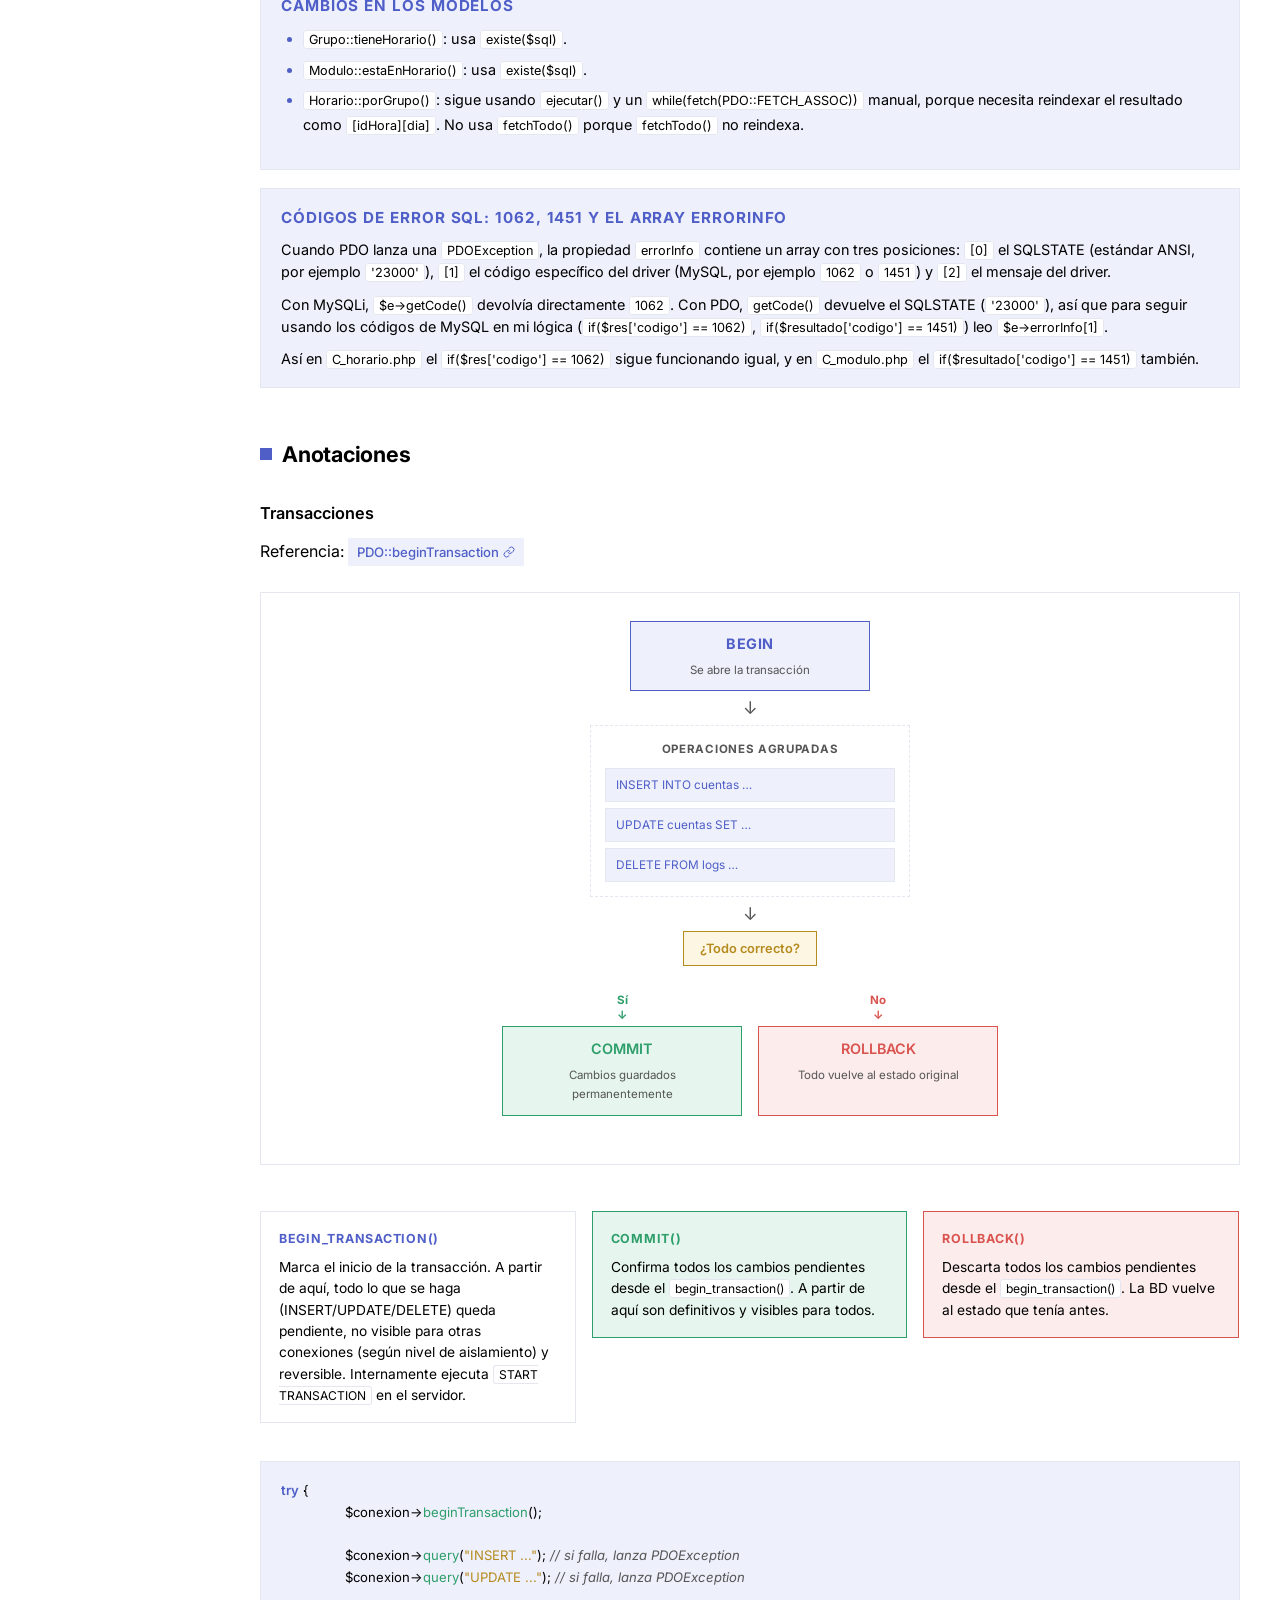
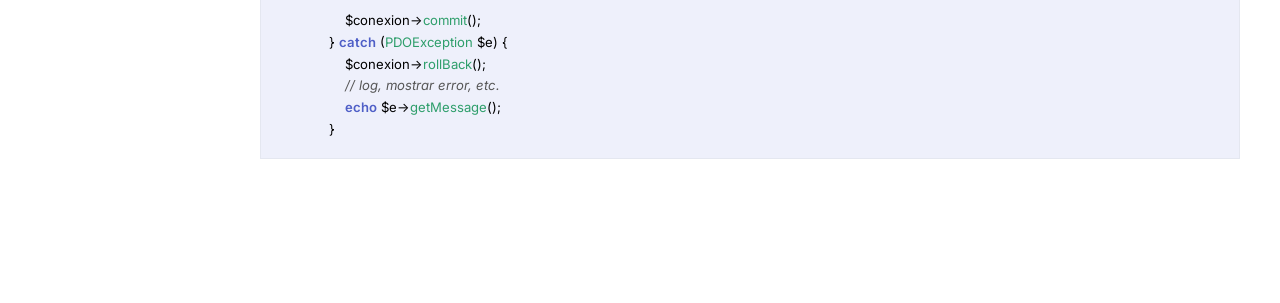
==== commit 583daa84: "INICIO DE SESIÓN INICIAL" ====
--- a/HORARIO_PDO/documents/web/index.html
+++ b/HORARIO_PDO/documents/web/index.html
@@ -15,7 +15,7 @@
     <body>
         <!-- ============ MENÚ FIXED SUPERIOR DERECHA ============ -->
         <section class="menu-fixed" aria-label="Enlaces externos">
-            <a class="boton-redondo" href="https://worldvectorlogo.com/logo/github-icon-1" target="_blank" rel="noopener" aria-label="GitHub">
+            <a class="boton-redondo" href="https://github.com/TeresaHS/SERVIDOR/tree/main/HORARIO_PDO" target="_blank" rel="noopener" aria-label="GitHub">
                 <img src="./img/iconoGitHub.svg" alt="GitHub" width="42" height="42">
             </a>
             <a class="boton-redondo" href="https://www.php.net/manual/es/" target="_blank" rel="noopener" aria-label="PHP">
@@ -241,7 +241,7 @@
                 <h2>Explicación de archivos</h2>
                 <p>
                     En este apartado explico, archivo por archivo, qué hace cada uno y por qué lo he hecho así.
-                    Está redactado en primera persona y de forma simple, tal como lo tengo en mis apuntes.
+                    Está redactado tal como lo tengo en mis apuntes.
                 </p>
 
                 <h3 id="archivos-modelos">Modelos y conexión</h3>
--- a/HORARIO_PDO/documents/web/style.css
+++ b/HORARIO_PDO/documents/web/style.css
@@ -544,4 +544,13 @@
     font-family: "Inter", monospace;
     font-size: 0.88em;
     border: 1px solid var(--line);
+}
+
+pre code {
+    background: none;
+    border: none;
+    padding: 0;
+    font-size: inherit;
+    font-family: inherit;
+    border-radius: 0;
 }
